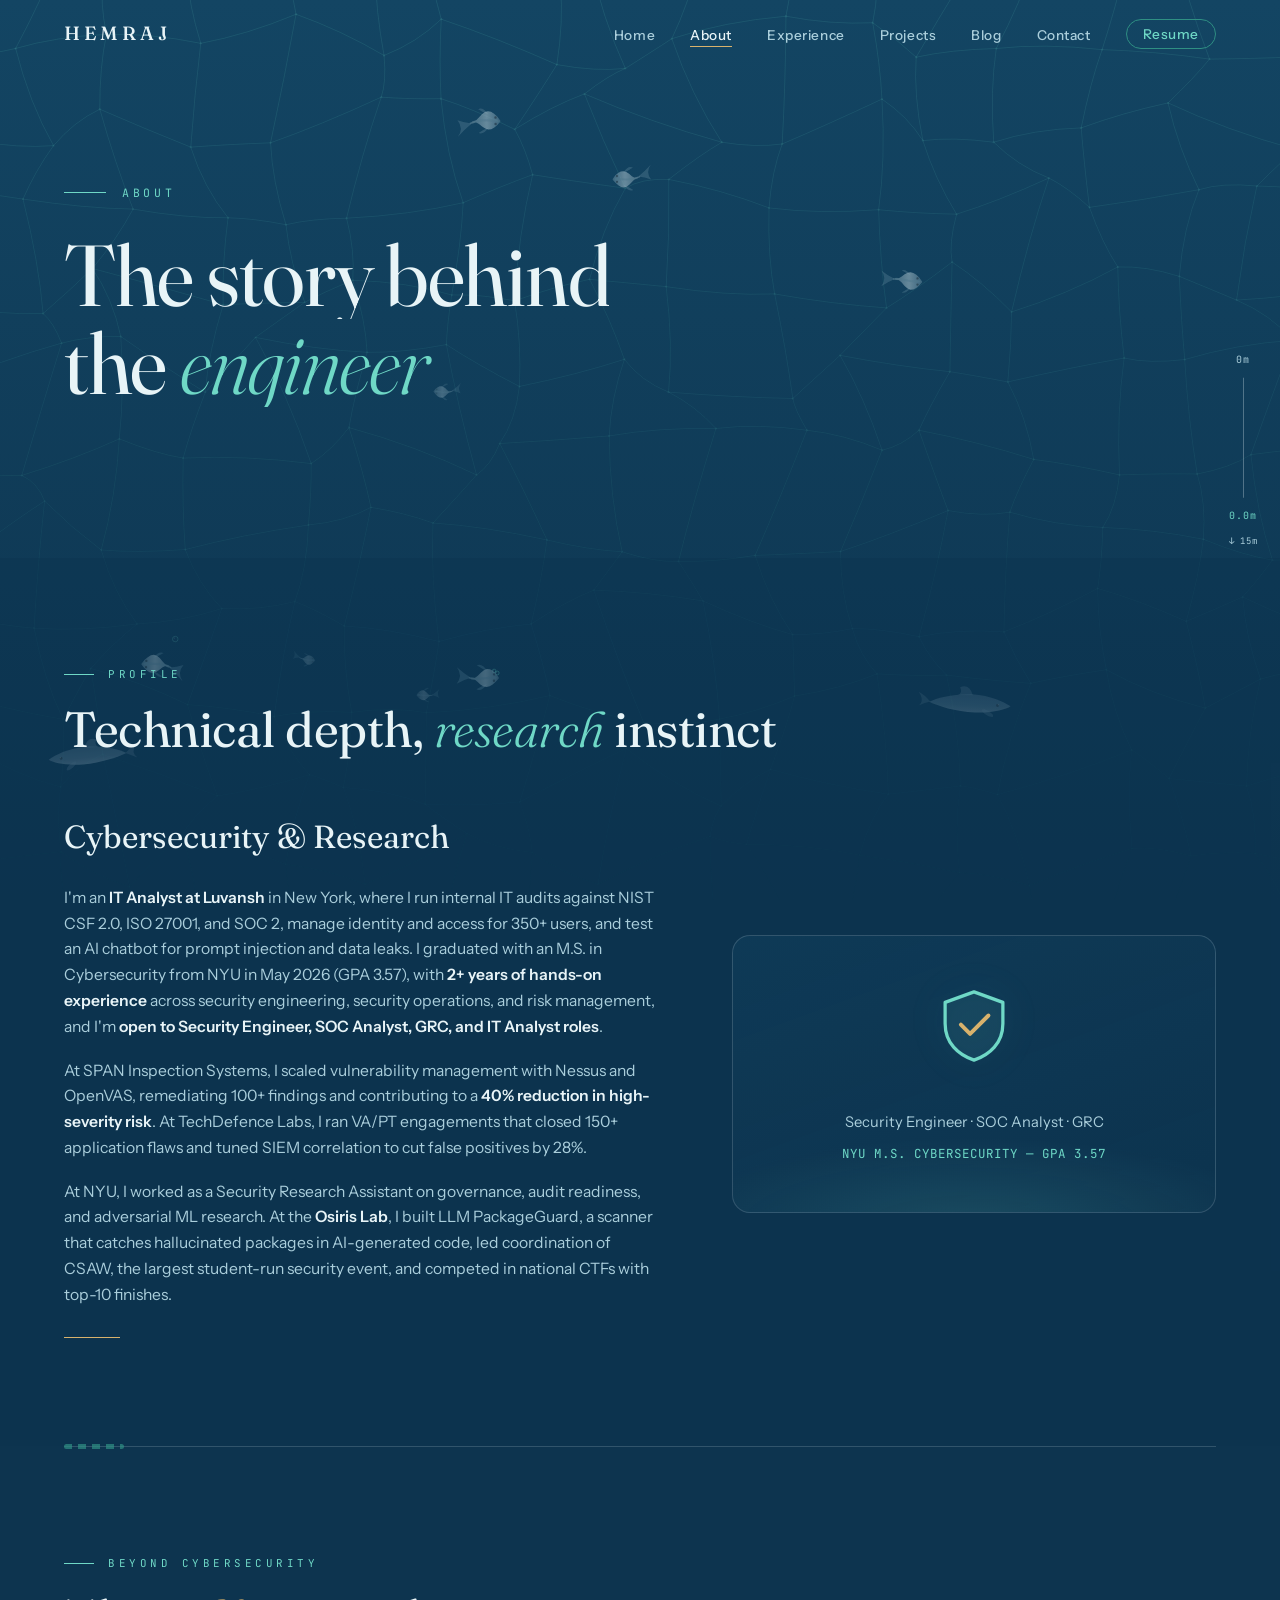
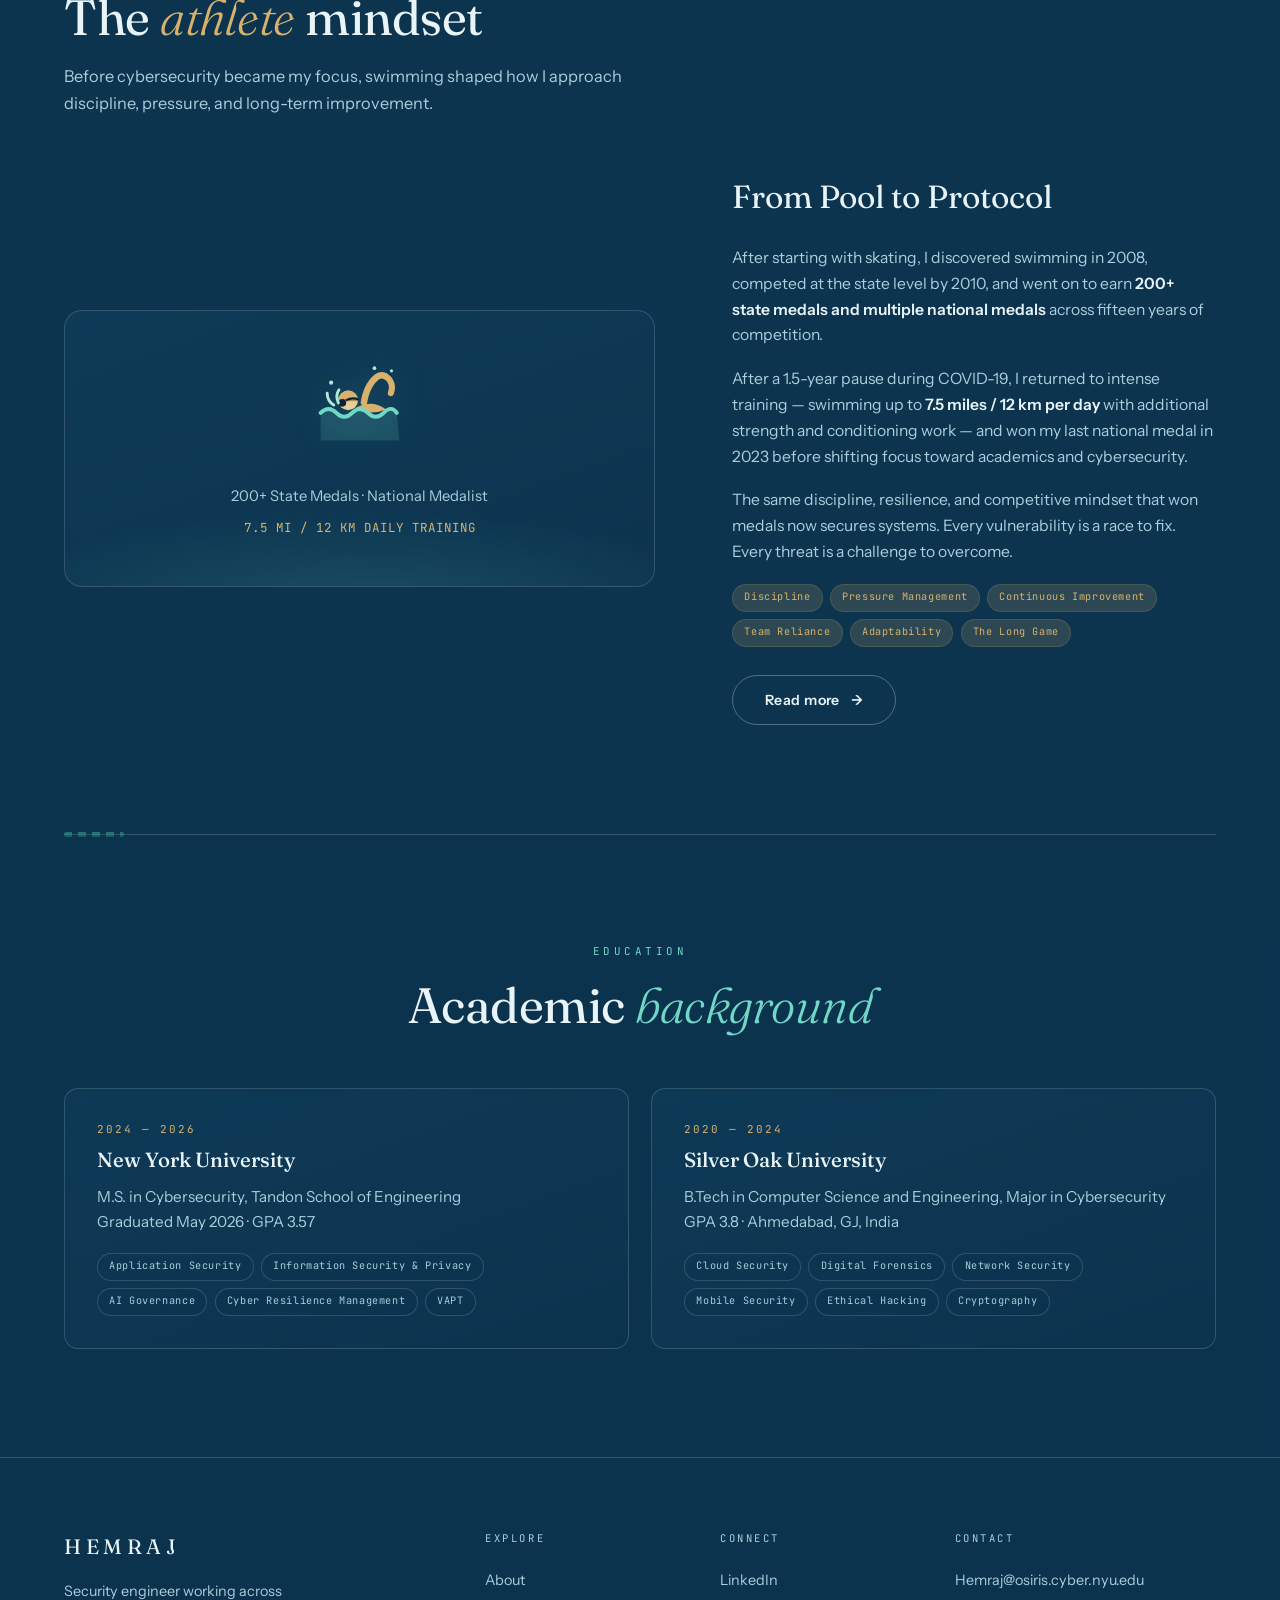
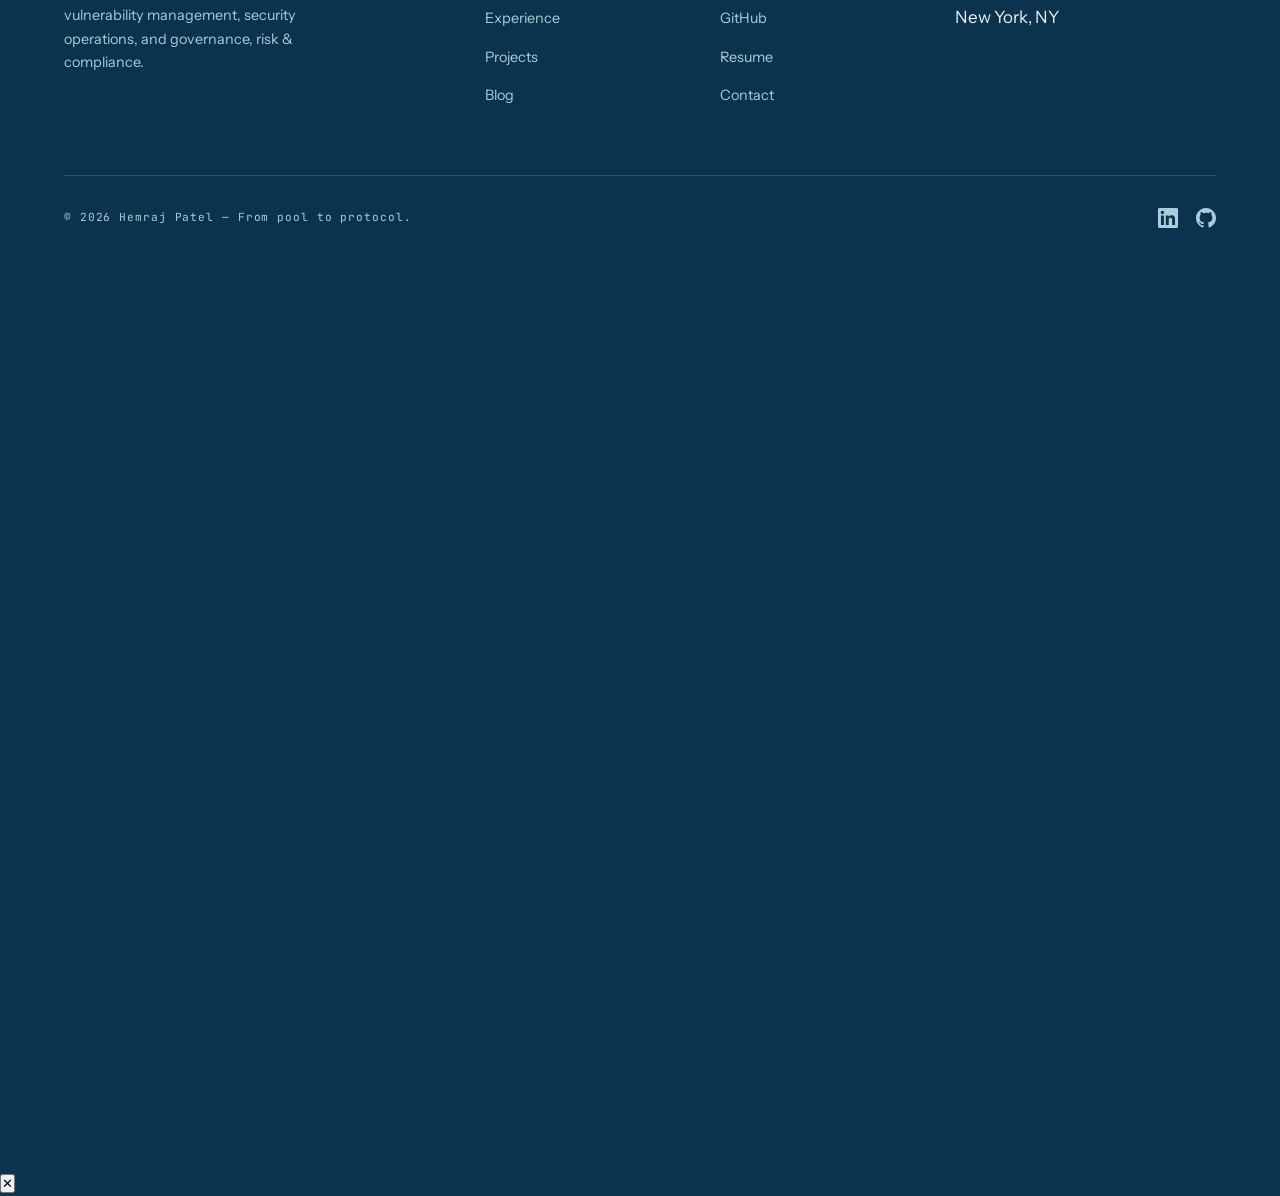
==== about.html @ 375092af "Add Luvansh role, align site with latest resume, fix fish speed on fast screens - Add IT Analyst at " ====
<!DOCTYPE html>
<html lang="en">
<head>
  <meta charset="UTF-8">
  <meta name="viewport" content="width=device-width, initial-scale=1.0">
  <title>About — Hemraj Patel</title>
  <meta name="description" content="Learn about Hemraj Patel's journey from competitive swimming to cybersecurity engineering.">
  <meta name="theme-color" content="#134563">
  <link rel="canonical" href="https://hemrajpatel.me/about">
  <meta property="og:title" content="About — Hemraj Patel">
  <meta property="og:description" content="Learn about Hemraj Patel's journey from competitive swimming to cybersecurity engineering.">
  <meta property="og:type" content="website">
  <meta property="og:site_name" content="Hemraj Patel">
  <meta property="og:url" content="https://hemrajpatel.me/about">
  <meta property="og:image" content="https://hemrajpatel.me/media/og-image.png">
  <meta property="og:image:width" content="1200">
  <meta property="og:image:height" content="630">
  <meta property="og:image:alt" content="Hemraj Patel — secures what matters.">
  <meta name="twitter:card" content="summary_large_image">
  <meta name="twitter:title" content="About — Hemraj Patel">
  <meta name="twitter:description" content="Learn about Hemraj Patel's journey from competitive swimming to cybersecurity engineering.">
  <meta name="twitter:image" content="https://hemrajpatel.me/media/og-image.png">
  <link rel="icon" href="data:image/svg+xml,%3Csvg xmlns='http://www.w3.org/2000/svg' viewBox='0 0 64 64'%3E%3Crect width='64' height='64' rx='14' fill='%23081521'/%3E%3Cpath d='M32 8 L52 15 V30 C52 44 43 52 32 56 C21 52 12 44 12 30 V15 Z' fill='none' stroke='%236fd8c6' stroke-width='3.5' stroke-linejoin='round'/%3E%3Cpath d='M23 31 L29 37 L42 24' fill='none' stroke='%23d8b26c' stroke-width='4' stroke-linecap='round' stroke-linejoin='round'/%3E%3C/svg%3E">
  <link rel="stylesheet" href="css/style.css">
  <link rel="stylesheet" href="css/ui.css">
  <!-- the intro loader plays once per visit; later pages skip it -->
  <script>try { if (sessionStorage.getItem('hp-dived')) document.documentElement.classList.add('dived'); } catch (e) {}</script>
</head>
<body>
  <div class="loader">
    <div class="loader-text">HEMRAJ</div>
    <div class="loader-bar"></div>
  </div>

  <canvas id="caustics-canvas" aria-hidden="true"></canvas>

<nav class="navbar">
    <a href="./" class="nav-logo">HEMRAJ</a>
    <ul class="nav-links">
      <li><a href="./">Home</a></li>
      <li><a href="about" class="active">About</a></li>
      <li><a href="experience">Experience</a></li>
      <li><a href="projects">Projects</a></li>
      <li><a href="blog">Blog</a></li>
      <li><a href="contact">Contact</a></li>
      <li><a href="media/Hemraj_Patel_Resume.pdf" class="nav-resume" target="_blank" rel="noopener">Resume</a></li>
    </ul>
    <button class="mobile-menu-btn" aria-label="Toggle menu" aria-expanded="false">
      <svg width="24" height="24" fill="none" stroke="currentColor" stroke-width="2" viewBox="0 0 24 24"><path stroke-linecap="round" stroke-linejoin="round" d="M4 6h16M4 12h16M4 18h16"/></svg>
    </button>
  </nav>

  <header class="hero page-hero">
    <div class="hero-content">
      <div class="hero-label">About</div>
      <h1 class="hero-title">
        <span class="line"><span>The story behind</span></span>
        <span class="line"><span>the <em class="accent">engineer</em></span></span>
      </h1>
    </div>
  </header>

  <section class="section section-alt">
    <div class="section-header reveal">
      <span class="section-label">Profile</span>
      <h2 class="section-title">Technical depth, <em>research</em> instinct</h2>
    </div>
    <div class="split-layout">
      <div class="split-content reveal">
        <h3>Cybersecurity &amp; Research</h3>
        <p>I'm an <strong>IT Analyst at Luvansh</strong> in New York, where I run internal IT audits against NIST CSF 2.0, ISO 27001, and SOC 2, manage identity and access for 350+ users, and test an AI chatbot for prompt injection and data leaks. I graduated with an M.S. in Cybersecurity from NYU in May 2026 (GPA 3.57), with <strong>2+ years of hands-on experience</strong> across security engineering, security operations, and risk management, and I'm <strong>open to Security Engineer, SOC Analyst, GRC, and IT Analyst roles</strong>.</p>
        <p>At SPAN Inspection Systems, I scaled vulnerability management with Nessus and OpenVAS, remediating 100+ findings and contributing to a <strong>40% reduction in high-severity risk</strong>. At TechDefence Labs, I ran VA/PT engagements that closed 150+ application flaws and tuned SIEM correlation to cut false positives by 28%.</p>
        <p>At NYU, I worked as a Security Research Assistant on governance, audit readiness, and adversarial ML research. At the <strong>Osiris Lab</strong>, I built LLM PackageGuard, a scanner that catches hallucinated packages in AI-generated code, led coordination of CSAW, the largest student-run security event, and competed in national CTFs with top-10 finishes.</p>
        <div class="deco-line"></div>
      </div>
      <div class="split-visual reveal" style="--d: 0.15s;">
        <div class="icon">
          <svg viewBox="0 0 64 64" fill="none" xmlns="http://www.w3.org/2000/svg" role="img" aria-label="Security shield">
            <path d="M32 6 L54 14 V30 C54 45 44 54 32 58 C20 54 10 45 10 30 V14 Z" stroke="#6fd8c6" stroke-width="2.5" fill="rgba(111,216,198,0.08)" stroke-linejoin="round"/>
            <path d="M22 31 L29 38 L43 24" stroke="#d8b26c" stroke-width="3" stroke-linecap="round" stroke-linejoin="round"/>
          </svg>
        </div>
        <p>Security Engineer &middot; SOC Analyst &middot; GRC</p>
        <p class="highlight">NYU M.S. CYBERSECURITY — GPA 3.57</p>
      </div>
    </div>
  </section>

  <div class="lane-divider"></div>

  <section class="section" id="athlete">
    <div class="section-header reveal">
      <span class="section-label">Beyond cybersecurity</span>
      <h2 class="section-title">The <em class="gold">athlete</em> mindset</h2>
      <p class="section-desc">Before cybersecurity became my focus, swimming shaped how I approach discipline, pressure, and long-term improvement.</p>
    </div>
    <div class="split-layout">
      <div class="split-visual reveal">
        <div class="icon">
          <svg viewBox="0 0 64 64" fill="none" xmlns="http://www.w3.org/2000/svg" role="img" aria-label="Freestyle swimmer">
            <!-- recovery arm: shoulder, high elbow, hand reaching over -->
            <path d="M35 33 C37 20, 45 10, 51 13" stroke="#d8b26c" stroke-width="5" stroke-linecap="round"/>
            <path d="M51 13 C56 15.5, 57.5 21, 55.5 26" stroke="#d8b26c" stroke-width="4.6" stroke-linecap="round"/>
            <!-- back breaking the surface -->
            <path d="M29 37 Q41 30.5 52 38.5 Q42 42.5 31 39.5 Z" fill="#d8b26c"/>
            <!-- head: swim cap, goggles, cheek in the water -->
            <circle cx="23" cy="31.5" r="7.5" fill="#e8ce9d"/>
            <path d="M15.5 31.5 A7.5 7.5 0 0 1 30.5 31.5 Z" fill="#d8b26c"/>
            <path d="M15.5 31.5 L30.5 31.5" stroke="#b98f4f" stroke-width="1.4"/>
            <circle cx="18.6" cy="33.4" r="2.9" fill="#0e2233"/>
            <path d="M21.4 31.4 Q26 29 30.9 30.8" stroke="#0e2233" stroke-width="1.8"/>
            <!-- water: filled, so the body sits IN it -->
            <path d="M2 41 q6 -6 12 0 t12 0 t12 0 t12 0 t10 0 L62 62 L2 62 Z" fill="rgba(111,216,198,0.16)"/>
            <path d="M2 41 q6 -6 12 0 t12 0 t12 0 t12 0 t10 0" stroke="#6fd8c6" stroke-width="3" stroke-linecap="round"/>
            <!-- splash + droplets -->
            <path d="M12 35 q-5 -3 -5 -9 M15.5 33.5 q-2.5 -6 0.5 -10" stroke="#a9ead9" stroke-width="2.2" stroke-linecap="round"/>
            <circle cx="10" cy="18" r="1.6" fill="#a9ead9"/>
            <circle cx="43" cy="7" r="1.4" fill="#a9ead9"/>
            <circle cx="56" cy="9" r="1.2" fill="#a9ead9"/>
          </svg>
        </div>
        <p>200+ State Medals &middot; National Medalist</p>
        <p class="highlight gold">7.5 MI / 12 KM DAILY TRAINING</p>
      </div>
      <div class="split-content reveal" style="--d: 0.15s;">
        <h3>From Pool to Protocol</h3>
        <p>After starting with skating, I discovered swimming in 2008, competed at the state level by 2010, and went on to earn <strong>200+ state medals and multiple national medals</strong> across fifteen years of competition.</p>
        <p>After a 1.5-year pause during COVID-19, I returned to intense training — swimming up to <strong>7.5 miles / 12 km per day</strong> with additional strength and conditioning work — and won my last national medal in 2023 before shifting focus toward academics and cybersecurity.</p>
        <p>The same discipline, resilience, and competitive mindset that won medals now secures systems. Every vulnerability is a race to fix. Every threat is a challenge to overcome.</p>
        <div class="card-tags" style="margin-bottom: 1.8rem;">
          <span class="tag gold">Discipline</span>
          <span class="tag gold">Pressure Management</span>
          <span class="tag gold">Continuous Improvement</span>
          <span class="tag gold">Team Reliance</span>
          <span class="tag gold">Adaptability</span>
          <span class="tag gold">The Long Game</span>
        </div>
        <button type="button" class="btn btn-outline" data-modal="athletics-journey">Read more <span class="arrow">→</span></button>
      </div>
    </div>
  </section>

  <div class="lane-divider"></div>

  <section class="section section-alt">
    <div class="section-header center reveal">
      <span class="section-label">Education</span>
      <h2 class="section-title">Academic <em>background</em></h2>
    </div>
    <div class="grid-2 stagger-children">
      <div class="card reveal">
        <div class="timeline-date">2024 — 2026</div>
        <div class="card-title">New York University</div>
        <p class="card-text">M.S. in Cybersecurity, Tandon School of Engineering<br>Graduated May 2026 &middot; GPA 3.57</p>
        <div class="card-tags">
          <span class="tag">Application Security</span>
          <span class="tag">Information Security &amp; Privacy</span>
          <span class="tag">AI Governance</span>
          <span class="tag">Cyber Resilience Management</span>
          <span class="tag">VAPT</span>
        </div>
      </div>
      <div class="card reveal">
        <div class="timeline-date">2020 — 2024</div>
        <div class="card-title">Silver Oak University</div>
        <p class="card-text">B.Tech in Computer Science and Engineering, Major in Cybersecurity<br>GPA 3.8 &middot; Ahmedabad, GJ, India</p>
        <div class="card-tags">
          <span class="tag">Cloud Security</span>
          <span class="tag">Digital Forensics</span>
          <span class="tag">Network Security</span>
          <span class="tag">Mobile Security</span>
          <span class="tag">Ethical Hacking</span>
          <span class="tag">Cryptography</span>
        </div>
      </div>
    </div>
  </section>

<footer class="footer">
    <div class="footer-content">
      <div>
        <div class="footer-brand">HEMRAJ</div>
        <p class="footer-desc">Security engineer working across vulnerability management, security operations, and governance, risk &amp; compliance.</p>
      </div>
      <div>
        <div class="footer-heading">Explore</div>
        <ul class="footer-links">
          <li><a href="about">About</a></li>
          <li><a href="experience">Experience</a></li>
          <li><a href="projects">Projects</a></li>
          <li><a href="blog">Blog</a></li>
        </ul>
      </div>
      <div>
        <div class="footer-heading">Connect</div>
        <ul class="footer-links">
          <li><a href="https://www.linkedin.com/in/hemraj-patel/" target="_blank" rel="noopener">LinkedIn</a></li>
          <li><a href="https://github.com/Hemraj-Patel" target="_blank" rel="noopener">GitHub</a></li>
          <li><a href="media/Hemraj_Patel_Resume.pdf" target="_blank" rel="noopener">Resume</a></li>
          <li><a href="contact">Contact</a></li>
        </ul>
      </div>
      <div>
        <div class="footer-heading">Contact</div>
        <ul class="footer-links">
          <li><a href="mailto:Hemraj@osiris.cyber.nyu.edu">Hemraj@osiris.cyber.nyu.edu</a></li>
          <li>New York, NY</li>
        </ul>
      </div>
    </div>
    <div class="footer-bottom">
      <div class="footer-copyright">&copy; 2026 Hemraj Patel — From pool to protocol.</div>
      <div class="footer-social">
        <a href="https://www.linkedin.com/in/hemraj-patel/" target="_blank" rel="noopener" aria-label="LinkedIn">
          <svg width="20" height="20" fill="currentColor" viewBox="0 0 24 24"><path d="M20.447 20.452h-3.554v-5.569c0-1.328-.027-3.037-1.852-3.037-1.853 0-2.136 1.445-2.136 2.939v5.667H9.351V9h3.414v1.561h.046c.477-.9 1.637-1.85 3.37-1.85 3.601 0 4.267 2.37 4.267 5.455v6.286zM5.337 7.433a2.062 2.062 0 01-2.063-2.065 2.064 2.064 0 112.063 2.065zm1.782 13.019H3.555V9h3.564v11.452zM22.225 0H1.771C.792 0 0 .774 0 1.729v20.542C0 23.227.792 24 1.771 24h20.451C23.2 24 24 23.227 24 22.271V1.729C24 .774 23.2 0 22.222 0h.003z"/></svg>
        </a>
        <a href="https://github.com/Hemraj-Patel" target="_blank" rel="noopener" aria-label="GitHub">
          <svg width="20" height="20" fill="currentColor" viewBox="0 0 24 24"><path d="M12 0C5.374 0 0 5.373 0 12c0 5.302 3.438 9.8 8.207 11.387.599.111.793-.261.793-.577v-2.234c-3.338.726-4.033-1.416-4.033-1.416-.546-1.387-1.333-1.756-1.333-1.756-1.089-.745.083-.729.083-.729 1.205.084 1.839 1.237 1.839 1.237 1.07 1.834 2.807 1.304 3.492.997.107-.775.418-1.305.762-1.604-2.665-.305-5.467-1.334-5.467-5.931 0-1.311.469-2.381 1.236-3.221-.124-.303-.535-1.524.117-3.176 0 0 1.008-.322 3.301 1.23A11.509 11.509 0 0112 5.803c1.02.005 2.047.138 3.006.404 2.291-1.552 3.297-1.23 3.297-1.23.653 1.653.242 2.874.118 3.176.77.84 1.235 1.911 1.235 3.221 0 4.609-2.807 5.624-5.479 5.921.43.372.823 1.102.823 2.222v3.293c0 .319.192.694.801.576C20.566 21.797 24 17.3 24 12c0-6.627-5.373-12-12-12z"/></svg>
        </a>
      </div>
    </div>
  </footer>

  <script src="js/modal-data.js"></script>
  <script src="js/main.js"></script>
  <!-- GoatCounter analytics: privacy-friendly, no cookies -->
  <script data-goatcounter="https://hemrajpatel.goatcounter.com/count"
        async src="//gc.zgo.at/count.js"></script>
</body>
</html>
---- css/style.css ----
/* ============================================================
   HEMRAJ PATEL — Portfolio
   Design system: "Pool at Night"
   Deep abyssal navy · pool-light aqua · medal gold
   Type: Fraunces (display) · Instrument Sans (body) · JetBrains Mono (data)
   ============================================================ */

@import url('https://fonts.googleapis.com/css2?family=Fraunces:ital,opsz,wght@0,9..144,300;0,9..144,400;0,9..144,500;0,9..144,600;1,9..144,300;1,9..144,400;1,9..144,500&family=Instrument+Sans:ital,wght@0,400;0,500;0,600;1,400&family=JetBrains+Mono:wght@300;400;500&display=swap');

:root {
  /* ---- Depth-driven variables (JS updates these on scroll) ----
     Defaults are the deep-water SURFACE (4m). The page darkens
     to the 12m abyss as you descend. */
  --bg-top: rgb(19, 69, 99);
  --bg-bottom: rgb(13, 52, 79);
  --text-strong: rgb(232, 244, 247);
  --text-soft: rgb(170, 206, 219);
  --line: rgba(232, 244, 247, 0.17);
  --line-strong: rgba(232, 244, 247, 0.30);
  --panel: rgba(19, 69, 99, 0.42);
  --panel-2: rgba(13, 52, 79, 0.36);

  /* ---- Fixed accents (tuned for the underwater range) ---- */
  --aqua: #6fd8c6;
  --aqua-deep: #2f8f83;
  --aqua-glow: rgba(111, 216, 198, 0.14);
  --gold: #d8b26c;
  --gold-soft: rgba(216, 178, 108, 0.16);

  /* ---- Semantic aliases mapped onto the depth vars ---- */
  --foam: var(--text-strong);
  --mist: var(--text-soft);
  --mist-dim: var(--text-soft);
  --ink-0: var(--bg-bottom);
  --ink-1: var(--panel);
  --ink-2: var(--panel);
  --ink-3: var(--line-strong);
  --hairline: var(--line);
  --hairline-strong: var(--line-strong);

  --font-display: 'Fraunces', Georgia, serif;
  --font-body: 'Instrument Sans', -apple-system, sans-serif;
  --font-mono: 'JetBrains Mono', 'SF Mono', monospace;

  --ease-out: cubic-bezier(0.19, 1, 0.22, 1);
  --ease-soft: cubic-bezier(0.4, 0, 0.2, 1);

  --pad-x: clamp(1.25rem, 5vw, 5rem);
  --section-y: clamp(5rem, 12vh, 9rem);
}

* { margin: 0; padding: 0; box-sizing: border-box; }

html { scroll-behavior: smooth; }
@media (prefers-reduced-motion: reduce) {
  html { scroll-behavior: auto; }
  *, *::before, *::after {
    animation-duration: 0.01ms !important;
    animation-iteration-count: 1 !important;
    transition-duration: 0.01ms !important;
  }
}

body {
  font-family: var(--font-body);
  background: var(--bg-bottom);
  color: var(--text-strong);
  line-height: 1.65;
  font-size: 1.0625rem;
  overflow-x: hidden;
  -webkit-font-smoothing: antialiased;
  transition: color 0.5s var(--ease-soft);
}
/* Fixed full-viewport dive gradient — the water column you descend through */
body::before {
  content: '';
  position: fixed;
  inset: 0;
  z-index: -2;
  background: linear-gradient(to bottom, var(--bg-top), var(--bg-bottom));
  transition: background 0.5s var(--ease-soft);
}

/* Elements that read from depth vars ease between zones */
.card, .blog-card, .split-visual, .athletics-visual, .navbar,
.section-alt, .footer, .marquee, .stat-item, .tag, .skill-item,
.form-input, .btn-outline, .lane-divider, .timeline::before {
  transition-property: background, border-color, color, box-shadow;
  transition-duration: 0.5s;
  transition-timing-function: var(--ease-soft);
}

::selection { background: var(--aqua); color: #041018; }

::-webkit-scrollbar { width: 6px; }
::-webkit-scrollbar-track { background: transparent; }
::-webkit-scrollbar-thumb { background: var(--line-strong); border-radius: 3px; }
::-webkit-scrollbar-thumb:hover { background: var(--aqua-deep); }

a { color: inherit; text-decoration: none; }
img { max-width: 100%; display: block; }

:focus-visible {
  outline: 2px solid var(--aqua);
  outline-offset: 3px;
  border-radius: 2px;
}

/* ============ LOADER — water level fill ============ */
.loader {
  position: fixed; inset: 0;
  background: linear-gradient(to bottom, rgb(19,69,99), rgb(13,52,79));
  z-index: 10000;
  display: flex; flex-direction: column;
  align-items: center; justify-content: center;
  gap: 1.5rem;
  transition: opacity 0.7s var(--ease-out), visibility 0.7s;
}
.loader.hidden { opacity: 0; visibility: hidden; pointer-events: none; }
/* Later pages of a visit skip the intro (class set by the inline <head> script) */
.dived .loader { display: none; }

.loader-text {
  font-family: var(--font-display);
  font-size: clamp(2rem, 6vw, 3.5rem);
  font-weight: 400;
  letter-spacing: 0.35em;
  padding-left: 0.35em;
  color: transparent;
  background: linear-gradient(to top, var(--aqua) 50%, rgba(234,243,244,0.22) 50%);
  background-size: 100% 200%;
  background-position: 0 0;
  -webkit-background-clip: text;
  background-clip: text;
  animation: waterFill 1.1s var(--ease-soft) forwards;
}
@keyframes waterFill { to { background-position: 0 100%; } }

.loader-bar {
  width: 120px; height: 1px;
  background: var(--hairline);
  position: relative; overflow: hidden;
}
.loader-bar::after {
  content: ''; position: absolute; inset: 0;
  background: var(--aqua);
  transform: translateX(-100%);
  animation: loadSweep 1.1s var(--ease-soft) forwards;
}
@keyframes loadSweep { to { transform: translateX(0); } }

/* ============ CAUSTICS CANVAS ============ */
#caustics-canvas {
  position: fixed; inset: 0;
  width: 100%; height: 100%;
  z-index: -1;
  pointer-events: none;
  opacity: 0.95;
}

/* ============ DEPTH GAUGE (scroll indicator) ============ */
.depth-gauge {
  position: fixed;
  right: 1.4rem; top: 50%;
  transform: translateY(-50%);
  z-index: 90;
  display: flex; flex-direction: column; align-items: center;
  gap: 0.6rem;
  font-family: var(--font-mono);
  font-size: 0.625rem;
  color: var(--mist-dim);
  letter-spacing: 0.1em;
}
.depth-gauge .gauge-track {
  width: 1px; height: 120px;
  background: var(--hairline-strong);
  position: relative;
}
.depth-gauge .gauge-fill {
  position: absolute; top: 0; left: 0;
  width: 100%; height: 0%;
  background: linear-gradient(to bottom, var(--aqua), var(--aqua-deep));
}
.depth-gauge .gauge-value { color: var(--aqua); transition: color 0.3s; }
.depth-gauge .gauge-max {
  font-size: 0.56rem;
  color: var(--mist-dim);
  letter-spacing: 0.08em;
}
@media (max-width: 900px) { .depth-gauge { display: none; } }

/* ============ NAVBAR ============ */
.navbar {
  position: fixed; top: 0; left: 0; right: 0;
  z-index: 100;
  display: flex; align-items: center; justify-content: space-between;
  padding: 1.1rem var(--pad-x);
  transition: background 0.4s var(--ease-soft), border-color 0.4s, padding 0.4s;
  border-bottom: 1px solid transparent;
}
/* NOTE: no backdrop-filter here — a filter on the navbar would make it
   the containing block for the fixed mobile menu inside it, pinning the
   full-screen overlay to the navbar's own box (menu "shifts up" bug).
   The background is opaque anyway, so the blur was invisible. */
.navbar.scrolled {
  background: var(--bg-top);
  border-bottom-color: var(--line);
  padding-top: 0.8rem; padding-bottom: 0.8rem;
}

.nav-logo {
  font-family: var(--font-display);
  font-size: 1.2rem;
  font-weight: 500;
  letter-spacing: 0.22em;
  color: var(--foam);
  display: flex; align-items: baseline; gap: 0.5rem;
}

.nav-links {
  display: flex; align-items: center; gap: 2.2rem;
  list-style: none;
}
.nav-links a {
  font-size: 0.85rem;
  font-weight: 500;
  letter-spacing: 0.04em;
  color: var(--mist);
  position: relative;
  padding: 0.3rem 0;
  transition: color 0.3s;
}
.nav-links a::after {
  content: ''; position: absolute;
  left: 0; bottom: 0;
  width: 100%; height: 1px;
  background: var(--aqua);
  transform: scaleX(0);
  transform-origin: right;
  transition: transform 0.45s var(--ease-out);
}
.nav-links a:hover { color: var(--foam); }
.nav-links a:hover::after { transform: scaleX(1); transform-origin: left; }
.nav-links a.active { color: var(--foam); }
.nav-links a.active::after { transform: scaleX(1); background: var(--gold); }
/* Resume: the one menu item that opens a file, set apart as a pill */
.nav-links a.nav-resume {
  padding: 0.38rem 1rem;
  border: 1px solid var(--aqua-deep);
  border-radius: 100px;
  color: var(--aqua);
  transition: color 0.3s, border-color 0.3s, background 0.3s;
}
.nav-links a.nav-resume::after { display: none; }
.nav-links a.nav-resume:hover { color: var(--foam); border-color: var(--aqua); background: var(--aqua-glow); }

.mobile-menu-btn {
  display: none;
  background: none; border: none;
  color: var(--foam);
  cursor: pointer;
  z-index: 102;
}

@media (max-width: 900px) {
  .mobile-menu-btn { display: block; }
  .nav-links {
    position: fixed; inset: 0;
    background: linear-gradient(to bottom, var(--bg-top), var(--bg-bottom));
    flex-direction: column;
    justify-content: center;
    gap: 2rem;
    opacity: 0; visibility: hidden;
    transition: opacity 0.4s var(--ease-soft), visibility 0.4s;
    z-index: 101;
  }
  .nav-links.open { opacity: 1; visibility: visible; }
  .nav-links a { font-size: 1.4rem; font-family: var(--font-display); font-weight: 400; }
  .nav-links a.nav-resume { padding: 0.45rem 1.6rem; }
}

/* ============ HERO ============ */
.hero {
  position: relative;
  min-height: 100vh;
  display: flex; align-items: center;
  padding: 8rem var(--pad-x) 4rem;
  z-index: 1;
}
.hero-content { max-width: 1100px; }

.hero-label {
  font-family: var(--font-mono);
  font-size: 0.72rem;
  letter-spacing: 0.32em;
  text-transform: uppercase;
  color: var(--aqua);
  margin-bottom: 1.8rem;
  display: flex; align-items: center; gap: 1rem;
}
.hero-label::before {
  content: '';
  width: 42px; height: 1px;
  background: var(--aqua);
}
/* Phones: tighter tracking keeps the role line on one line */
@media (max-width: 480px) {
  .hero-label { letter-spacing: 0.2em; gap: 0.7rem; }
  .hero-label::before { width: 28px; }
}

.hero-title {
  font-family: var(--font-display);
  font-size: clamp(3rem, 9.5vw, 7.5rem);
  font-weight: 400;
  line-height: 1.02;
  letter-spacing: -0.015em;
  margin-bottom: 2rem;
}
/* Two-line hero: the name leads a touch larger,
   the tagline sits smaller beneath it */
.hero-title .line-name { font-size: 1.06em; }
.hero-title .line-tag {
  font-size: 0.58em;
  margin-top: 0.18em;
  letter-spacing: -0.005em;
}
.hero-title .accent {
  font-style: italic;
  font-weight: 300;
  color: var(--aqua);
}
.hero-title .gold { font-style: italic; font-weight: 300; color: var(--gold); }

.hero-title .line {
  display: block;
  overflow: hidden;
}
.hero-title .line > span {
  display: inline-block;
  transform: translateY(110%);
  animation: riseIn 1s var(--ease-out) forwards;
}
.hero-title .line:nth-child(2) > span { animation-delay: 0.12s; }
.hero-title .line:nth-child(3) > span { animation-delay: 0.24s; }
@keyframes riseIn { to { transform: translateY(0); } }

.hero-subtitle {
  font-size: clamp(1rem, 1.6vw, 1.2rem);
  color: var(--mist);
  max-width: 560px;
  margin-bottom: 3rem;
  font-weight: 400;
  opacity: 0;
  animation: fadeUp 0.9s var(--ease-out) 0.5s forwards;
}
@keyframes fadeUp {
  from { opacity: 0; transform: translateY(18px); }
  to { opacity: 1; transform: translateY(0); }
}

.hero-cta {
  display: flex; gap: 1.1rem; flex-wrap: wrap;
  opacity: 0;
  animation: fadeUp 0.9s var(--ease-out) 0.65s forwards;
}

.hero-meta {
  position: absolute;
  bottom: 2.5rem; left: var(--pad-x);
  display: flex; gap: 2.5rem;
  font-family: var(--font-mono);
  font-size: 0.68rem;
  letter-spacing: 0.14em;
  color: var(--mist-dim);
  text-transform: uppercase;
  opacity: 0;
  animation: fadeUp 0.9s var(--ease-out) 0.9s forwards;
}
.hero-meta span b { color: var(--mist); font-weight: 400; }

.scroll-hint {
  position: absolute;
  bottom: 2.5rem; right: var(--pad-x);
  font-family: var(--font-mono);
  font-size: 0.65rem;
  letter-spacing: 0.28em;
  color: var(--mist-dim);
  text-transform: uppercase;
  writing-mode: vertical-rl;
  display: flex; align-items: center; gap: 0.8rem;
  opacity: 0;
  animation: fadeUp 0.9s var(--ease-out) 1s forwards;
}
.scroll-hint::after {
  content: '';
  width: 1px; height: 44px;
  background: linear-gradient(to bottom, var(--mist-dim), transparent);
  animation: dive 2.2s var(--ease-soft) infinite;
}
@keyframes dive {
  0% { transform: scaleY(0); transform-origin: top; }
  45% { transform: scaleY(1); transform-origin: top; }
  55% { transform: scaleY(1); transform-origin: bottom; }
  100% { transform: scaleY(0); transform-origin: bottom; }
}
@media (max-width: 700px) { .hero-meta, .scroll-hint { display: none; } }

/* ============ BUTTONS ============ */
.btn {
  display: inline-flex; align-items: center; gap: 0.7rem;
  font-family: var(--font-body);
  font-size: 0.88rem;
  font-weight: 600;
  letter-spacing: 0.03em;
  padding: 0.95rem 2rem;
  border-radius: 100px;
  cursor: pointer;
  position: relative;
  overflow: hidden;
  transition: color 0.35s var(--ease-soft), border-color 0.35s, transform 0.25s var(--ease-out), box-shadow 0.35s;
  will-change: transform;
}
.btn-primary {
  background: var(--aqua);
  color: #041018;
  border: 1px solid var(--aqua);
}
.btn-primary:hover {
  box-shadow: 0 8px 32px var(--aqua-glow), 0 0 0 1px var(--aqua);
}
.btn-outline {
  background: transparent;
  color: var(--foam);
  border: 1px solid var(--hairline-strong);
}
.btn-outline:hover { border-color: var(--aqua); color: var(--aqua); }
.btn .arrow { transition: transform 0.35s var(--ease-out); }
.btn:hover .arrow { transform: translateX(4px); }
/* Submit buttons stay put and grow slightly on hover
   (they are excluded from the magnetic pull in main.js) */
button.btn[type="submit"]:hover { transform: scale(1.02); }

/* ============ SECTIONS ============ */
.section {
  position: relative;
  padding: var(--section-y) var(--pad-x);
  z-index: 1;
}
.section-alt { background: var(--panel-2); }

/* Lane divider — the pool lane rope */
.lane-divider {
  position: relative;
  height: 1px;
  margin: 0 var(--pad-x);
  background: var(--hairline);
  z-index: 1;
}
.lane-divider::before {
  content: '';
  position: absolute;
  left: 0; top: -2px;
  width: 60px; height: 5px;
  background: repeating-linear-gradient(90deg,
    var(--aqua-deep) 0 8px, transparent 8px 14px);
  border-radius: 3px;
  opacity: 0.7;
}

.section-header { max-width: 720px; margin-bottom: clamp(2.5rem, 6vh, 4.5rem); }
.section-header.center { margin-left: auto; margin-right: auto; text-align: center; }
.section-header.center .section-label { justify-content: center; }
.section-header.center .section-label::before { display: none; }

.section-label {
  font-family: var(--font-mono);
  font-size: 0.68rem;
  letter-spacing: 0.32em;
  text-transform: uppercase;
  color: var(--aqua);
  margin-bottom: 1.1rem;
  display: flex; align-items: center; gap: 0.9rem;
}
.section-label::before {
  content: '';
  width: 30px; height: 1px;
  background: var(--aqua);
}

.section-title {
  font-family: var(--font-display);
  font-size: clamp(1.9rem, 4.2vw, 3.1rem);
  font-weight: 400;
  line-height: 1.12;
  letter-spacing: -0.01em;
}
.section-title em {
  font-style: italic;
  font-weight: 300;
  color: var(--aqua);
}
.section-title em.gold { color: var(--gold); }

.section-desc {
  color: var(--mist);
  margin-top: 1.1rem;
  font-size: 1.02rem;
  max-width: 580px;
}
.center .section-desc { margin-left: auto; margin-right: auto; }

/* ============ REVEAL ANIMATIONS ============ */
.reveal {
  opacity: 0;
  transform: translateY(34px);
  filter: blur(4px);
  transition: opacity 0.9s var(--ease-out), transform 0.9s var(--ease-out), filter 0.9s var(--ease-out);
  transition-delay: var(--d, 0s);
}
.reveal.visible { opacity: 1; transform: translateY(0); filter: blur(0); }
@media (prefers-reduced-motion: reduce) {
  .reveal { opacity: 1; transform: none; filter: none; }
}

/* ============ GRIDS ============ */
.grid-2 { display: grid; grid-template-columns: repeat(2, 1fr); gap: 1.4rem; }
.grid-3 { display: grid; grid-template-columns: repeat(3, 1fr); gap: 1.4rem; }
@media (max-width: 980px) { .grid-3 { grid-template-columns: repeat(2, 1fr); } }
@media (max-width: 680px) { .grid-2, .grid-3 { grid-template-columns: 1fr; } }

/* ============ CARDS ============ */
.card {
  background: linear-gradient(160deg, var(--panel), var(--panel-2));
  border: 1px solid var(--hairline);
  border-radius: 14px;
  padding: 2rem;
  position: relative;
  overflow: hidden;
  transition: transform 0.45s var(--ease-out), border-color 0.45s, box-shadow 0.45s;
}
.card::before {
  content: '';
  position: absolute; inset: 0;
  background: radial-gradient(500px circle at var(--mx, 50%) var(--my, 0%),
    var(--aqua-glow), transparent 45%);
  opacity: 0;
  transition: opacity 0.45s;
  pointer-events: none;
}
.card:hover { transform: translateY(-5px); border-color: var(--hairline-strong); }
.card:hover::before { opacity: 1; }

.card-title {
  font-family: var(--font-display);
  font-size: 1.28rem;
  font-weight: 500;
  margin-bottom: 0.7rem;
  line-height: 1.25;
}
.card-text { color: var(--mist); font-size: 0.95rem; }

.card-tags { display: flex; flex-wrap: wrap; gap: 0.45rem; margin-top: 1.2rem; }
.tag {
  font-family: var(--font-mono);
  font-size: 0.64rem;
  letter-spacing: 0.06em;
  color: var(--mist);
  background: var(--panel-2);
  border: 1px solid var(--hairline);
  padding: 0.28rem 0.7rem;
  border-radius: 100px;
  transition: color 0.3s, border-color 0.3s;
}
.card:hover .tag { border-color: var(--hairline-strong); }
.tag.gold { color: var(--gold); border-color: var(--gold-soft); background: var(--gold-soft); }

/* Project cards — tiltable */
.project-card { transform-style: preserve-3d; }
.project-card .card-title { padding-right: 2rem; }
.project-index {
  font-family: var(--font-mono);
  font-size: 0.68rem;
  color: var(--mist-dim);
  letter-spacing: 0.2em;
  margin-bottom: 1.1rem;
  display: block;
}
.project-card:hover .project-index { color: var(--aqua); }

/* ============ STATS ============ */
.stats-grid {
  display: grid;
  grid-template-columns: repeat(3, 1fr);
  border-top: 1px solid var(--hairline);
  border-left: 1px solid var(--hairline);
}
.stat-item {
  padding: 2.6rem 2rem;
  border-right: 1px solid var(--hairline);
  border-bottom: 1px solid var(--hairline);
  position: relative;
  transition: background 0.4s;
}
.stat-item:hover { background: var(--aqua-glow); }
.stat-number {
  font-family: var(--font-display);
  font-size: clamp(2.4rem, 4.5vw, 3.6rem);
  font-weight: 300;
  color: var(--foam);
  line-height: 1;
  font-variant-numeric: tabular-nums;
}
.stat-number.gold { color: var(--gold); }
.stat-label {
  font-family: var(--font-mono);
  font-size: 0.66rem;
  letter-spacing: 0.18em;
  text-transform: uppercase;
  color: var(--mist-dim);
  margin-top: 0.9rem;
}
@media (max-width: 900px) { .stats-grid { grid-template-columns: repeat(2, 1fr); } }
@media (max-width: 520px) { .stats-grid { grid-template-columns: 1fr; } }

/* ============ SPLIT LAYOUT ============ */
.split-layout {
  display: grid;
  grid-template-columns: 1.1fr 0.9fr;
  gap: clamp(2rem, 6vw, 5rem);
  align-items: center;
}
@media (max-width: 900px) { .split-layout { grid-template-columns: 1fr; } }

.split-content h3 {
  font-family: var(--font-display);
  font-size: clamp(1.5rem, 2.8vw, 2rem);
  font-weight: 400;
  margin-bottom: 1.3rem;
}
.split-content p { color: var(--mist); margin-bottom: 1.1rem; font-size: 0.98rem; }
.split-content p strong { color: var(--foam); font-weight: 600; }

.split-visual {
  background: linear-gradient(160deg, var(--panel), var(--panel-2));
  border: 1px solid var(--hairline);
  border-radius: 18px;
  padding: 3rem 2.5rem;
  text-align: center;
  position: relative;
  overflow: hidden;
}
.split-visual::after {
  content: '';
  position: absolute;
  bottom: -40%; left: -20%;
  width: 140%; height: 70%;
  background: radial-gradient(ellipse at center, var(--aqua-glow), transparent 65%);
  pointer-events: none;
}
.split-visual .icon { font-size: 3rem; margin-bottom: 1.2rem; }
.split-visual .icon svg, .athletics-visual .icon svg {
  width: 84px; height: 84px;
  display: inline-block;
  filter: drop-shadow(0 0 18px var(--aqua-glow));
}
.athletics-visual .icon { margin-bottom: 1.4rem; text-align: center; }
.split-visual p { color: var(--mist); font-size: 0.92rem; }
.split-visual .highlight {
  margin-top: 0.6rem;
  font-family: var(--font-mono);
  font-size: 0.78rem;
  letter-spacing: 0.08em;
  color: var(--aqua);
}
.split-visual .highlight.gold { color: var(--gold); }

.deco-line {
  width: 56px; height: 1px;
  background: var(--gold);
  margin-top: 1.8rem;
}

/* ============ TIMELINE ============ */
.timeline {
  position: relative;
  max-width: 860px;
  padding-left: 2.4rem;
}
.timeline::before {
  content: '';
  position: absolute;
  left: 5px; top: 6px; bottom: 6px;
  width: 1px;
  background: linear-gradient(to bottom, var(--aqua-deep), var(--hairline-strong));
}
.timeline-item {
  position: relative;
  padding-bottom: 3.2rem;
}
.timeline-item:last-child { padding-bottom: 0; }
.timeline-item::before {
  content: '';
  position: absolute;
  left: -2.4rem; top: 7px;
  width: 11px; height: 11px;
  border-radius: 50%;
  background: transparent;
  border: 1px solid var(--aqua);
  transform: translateX(0.5px);
  transition: background 0.35s, box-shadow 0.35s;
}
.timeline-item:hover::before {
  background: var(--aqua);
  box-shadow: 0 0 14px var(--aqua-glow), 0 0 4px var(--aqua);
}
.timeline-date {
  font-family: var(--font-mono);
  font-size: 0.68rem;
  letter-spacing: 0.18em;
  text-transform: uppercase;
  color: var(--gold);
  margin-bottom: 0.5rem;
}
.timeline-title {
  font-family: var(--font-display);
  font-size: 1.35rem;
  font-weight: 500;
  margin-bottom: 0.25rem;
}
.timeline-org { color: var(--mist); font-size: 0.9rem; margin-bottom: 0.85rem; }
.timeline-desc { color: var(--mist); font-size: 0.95rem; max-width: 640px; }
.timeline-desc p { margin-bottom: 0.4rem; }

/* ============ SKILLS ============ */
.skill-group { margin-bottom: 2.2rem; }
.skill-group-title {
  font-family: var(--font-mono);
  font-size: 0.7rem;
  letter-spacing: 0.24em;
  text-transform: uppercase;
  color: var(--aqua);
  margin-bottom: 1rem;
  padding-bottom: 0.6rem;
  border-bottom: 1px solid var(--hairline);
}
.skill-list { display: flex; flex-wrap: wrap; gap: 0.5rem; }
.skill-item {
  font-size: 0.82rem;
  color: var(--mist);
  background: var(--panel-2);
  border: 1px solid var(--hairline);
  padding: 0.45rem 0.95rem;
  border-radius: 100px;
  transition: color 0.3s, border-color 0.3s, transform 0.3s var(--ease-out);
}
.skill-item:hover {
  color: var(--foam);
  border-color: var(--aqua-deep);
  transform: translateY(-2px);
}

/* In-progress certifications: a quiet line under the credential cards */
.cert-pending {
  margin-top: 2.2rem;
  text-align: center;
  font-family: var(--font-mono);
  font-size: 0.7rem;
  letter-spacing: 0.18em;
  text-transform: uppercase;
  color: var(--mist-dim);
}

/* ============ MARQUEE ============ */
.marquee {
  overflow: hidden;
  border-top: 1px solid var(--hairline);
  border-bottom: 1px solid var(--hairline);
  padding: 1.1rem 0;
  position: relative;
  z-index: 1;
  background: var(--panel-2);
}
.marquee-track {
  display: flex; gap: 3rem;
  width: max-content;
  animation: marquee 45s linear infinite;
}
.marquee:hover .marquee-track { animation-play-state: paused; }
@keyframes marquee { to { transform: translateX(-50%); } }
.marquee-item {
  font-family: var(--font-mono);
  font-size: 0.75rem;
  letter-spacing: 0.22em;
  text-transform: uppercase;
  color: var(--mist-dim);
  white-space: nowrap;
  display: flex; align-items: center; gap: 3rem;
}
.marquee-item::after { content: '◦'; color: var(--aqua-deep); }

/* ============ BLOG CARDS ============ */
.blog-card {
  background: linear-gradient(160deg, var(--panel), var(--panel-2));
  border: 1px solid var(--hairline);
  border-radius: 14px;
  overflow: hidden;
  transition: transform 0.45s var(--ease-out), border-color 0.45s;
  display: flex; flex-direction: column;
}
.blog-card:hover { transform: translateY(-5px); border-color: var(--hairline-strong); }
.blog-card-content { padding: 2rem; display: flex; flex-direction: column; flex: 1; }
.blog-card-meta {
  display: flex; justify-content: space-between;
  font-family: var(--font-mono);
  font-size: 0.66rem;
  letter-spacing: 0.12em;
  text-transform: uppercase;
  color: var(--mist-dim);
  margin-bottom: 1.1rem;
}
.blog-card-meta span:first-child { color: var(--gold); }
.blog-card-title {
  font-family: var(--font-display);
  font-size: 1.3rem;
  font-weight: 500;
  line-height: 1.3;
  margin-bottom: 0.8rem;
}
.blog-card-excerpt { color: var(--mist); font-size: 0.93rem; flex: 1; }
.blog-card-link {
  margin-top: 1.4rem;
  font-family: var(--font-mono);
  font-size: 0.72rem;
  letter-spacing: 0.14em;
  text-transform: uppercase;
  color: var(--aqua);
  display: inline-flex; align-items: center; gap: 0.5rem;
  transition: gap 0.3s var(--ease-out);
}
.blog-card-link:hover { gap: 0.9rem; }

/* ============ ATHLETICS ============ */
.athletics-visual {
  background: linear-gradient(160deg, var(--panel), var(--panel-2));
  border: 1px solid var(--hairline);
  border-radius: 18px;
  padding: 3rem 2.5rem;
  position: relative;
  overflow: hidden;
}
.athletics-visual::before {
  content: '';
  position: absolute;
  top: 0; left: 0; right: 0; height: 4px;
  background: repeating-linear-gradient(90deg,
    var(--gold) 0 10px, transparent 10px 18px);
  opacity: 0.5;
}
.athletics-icon { font-size: 3rem; margin-bottom: 1.4rem; }
.athletics-quote {
  font-family: var(--font-display);
  font-style: italic;
  font-weight: 300;
  font-size: 1.25rem;
  line-height: 1.5;
  color: var(--foam);
}
.athletics-quote cite {
  display: block;
  margin-top: 1.1rem;
  font-family: var(--font-mono);
  font-style: normal;
  font-size: 0.68rem;
  letter-spacing: 0.16em;
  text-transform: uppercase;
  color: var(--gold);
}

/* ============ FORMS ============ */
.form-group { margin-bottom: 1.4rem; }
.form-label {
  display: block;
  font-family: var(--font-mono);
  font-size: 0.66rem;
  letter-spacing: 0.2em;
  text-transform: uppercase;
  color: var(--mist);
  margin-bottom: 0.55rem;
}
.form-input {
  width: 100%;
  font-family: var(--font-body);
  font-size: 0.95rem;
  color: var(--foam);
  background: var(--panel-2);
  border: 1px solid var(--hairline);
  border-radius: 10px;
  padding: 0.85rem 1.1rem;
  transition: border-color 0.3s, background 0.3s, box-shadow 0.3s;
}
.form-input::placeholder { color: var(--mist-dim); }
.form-input:focus {
  outline: none;
  border-color: var(--aqua-deep);
  background: var(--aqua-glow);
  box-shadow: 0 0 0 3px rgba(111, 216, 198, 0.08);
}
textarea.form-input { min-height: 140px; resize: vertical; }

.link-underline {
  color: var(--aqua);
  background-image: linear-gradient(var(--aqua), var(--aqua));
  background-size: 0% 1px;
  background-position: 0 100%;
  background-repeat: no-repeat;
  transition: background-size 0.4s var(--ease-out);
}
.link-underline:hover { background-size: 100% 1px; }

.form-note {
  font-family: var(--font-mono);
  font-size: 0.7rem;
  color: var(--mist-dim);
  margin-top: 1rem;
  text-align: center;
  letter-spacing: 0.06em;
}
.form-note.success { color: var(--aqua); }

/* ============ FOOTER ============ */
.footer {
  position: relative;
  z-index: 1;
  border-top: 1px solid var(--hairline);
  background: var(--panel-2);
  padding: 4.5rem var(--pad-x) 2rem;
}
.footer-content {
  display: grid;
  grid-template-columns: 2fr 1fr 1fr 1.4fr;
  gap: 3rem;
  margin-bottom: 3.5rem;
}
@media (max-width: 900px) { .footer-content { grid-template-columns: 1fr 1fr; gap: 2.5rem; } }
@media (max-width: 540px) { .footer-content { grid-template-columns: 1fr; } }

.footer-brand {
  font-family: var(--font-display);
  font-size: 1.3rem;
  letter-spacing: 0.22em;
  margin-bottom: 1rem;
}
.footer-desc { color: var(--mist); font-size: 0.9rem; max-width: 300px; }
.footer-heading {
  font-family: var(--font-mono);
  font-size: 0.66rem;
  letter-spacing: 0.24em;
  text-transform: uppercase;
  color: var(--mist-dim);
  margin-bottom: 1.1rem;
}
.footer-links { list-style: none; }
.footer-links li { margin-bottom: 0.65rem; }
.footer-links a {
  color: var(--mist);
  font-size: 0.9rem;
  transition: color 0.3s, padding-left 0.3s var(--ease-out);
}
.footer-links a:hover { color: var(--aqua); padding-left: 4px; }

.footer-bottom {
  display: flex; justify-content: space-between; align-items: center;
  padding-top: 2rem;
  border-top: 1px solid var(--hairline);
  flex-wrap: wrap; gap: 1rem;
}
.footer-copyright {
  font-family: var(--font-mono);
  font-size: 0.7rem;
  color: var(--mist-dim);
  letter-spacing: 0.08em;
}
.footer-social { display: flex; gap: 1.1rem; }
.footer-social a {
  color: var(--mist-dim);
  transition: color 0.3s, transform 0.3s var(--ease-out);
  display: flex;
}
.footer-social a:hover { color: var(--aqua); transform: translateY(-3px); }

/* ============ PAGE HERO (inner pages) ============ */
.page-hero { min-height: 62vh; }
.page-hero .hero-title { font-size: clamp(2.6rem, 7vw, 5.4rem); }

/* ============ CLICKABLE-CARD AFFORDANCE (complements css/ui.css) ============
   ui.css owns the cursor + modal styling. This adds a hover hint on
   clickable cards that don't carry a .card-more span in the HTML. */
.card[data-modal],
.blog-card[data-modal] { position: relative; }
.card[data-modal]:not(:has(.card-more)) { padding-bottom: 3.1rem; }
.card[data-modal]:not(:has(.card-more))::after {
  content: 'View details \2197';
  position: absolute;
  right: 1.5rem; bottom: 1.3rem;
  font-family: var(--font-mono);
  font-size: 0.64rem;
  letter-spacing: 0.14em;
  text-transform: uppercase;
  color: var(--aqua);
  opacity: 0.55;
  transform: translateY(0);
  transition: opacity 0.35s var(--ease-out), transform 0.35s var(--ease-out);
  pointer-events: none;
  z-index: 2;
}
.card[data-modal]:not(:has(.card-more)):hover::after,
.card[data-modal]:not(:has(.card-more)):focus-visible::after {
  opacity: 1; transform: translateX(-3px);
}
.blog-card[data-modal] .blog-card-link { pointer-events: none; } /* the card itself opens the pop-up */

/* Blog cover images — shown on the card and again inside the pop-up */
.blog-card-media {
  height: 190px;
  overflow: hidden;
  border-bottom: 1px solid var(--hairline);
}
.blog-card-media img {
  width: 100%; height: 100%;
  object-fit: cover;
  transition: transform 0.6s var(--ease-out);
}
.blog-card:hover .blog-card-media img { transform: scale(1.05); }
/* Timeline entries: an always-visible "View details" chip so visitors
   know each role opens into a full pop-up */
.timeline-item[data-modal] .card-more {
  margin-top: 1.1rem;
  font-family: var(--font-mono);
  font-size: 0.66rem;
  letter-spacing: 0.14em;
}

/* ============ EXPERIENCE TOAST ============ */
.toast {
  position: fixed;
  right: 1.4rem; bottom: 1.4rem;
  z-index: 950;
  max-width: 350px;
  display: flex; gap: 0.9rem;
  padding: 1.1rem 2.4rem 1.5rem 1.1rem;
  background: linear-gradient(160deg, rgba(17, 38, 52, 0.92), rgba(9, 22, 33, 0.92));
  border: 1px solid var(--line-strong);
  border-radius: 14px;
  box-shadow: 0 18px 50px rgba(0, 0, 0, 0.45);
  backdrop-filter: blur(12px);
  -webkit-backdrop-filter: blur(12px);
  opacity: 0;
  transform: translateY(16px);
  transition: opacity 0.5s var(--ease-out), transform 0.5s var(--ease-out);
  pointer-events: none;
}
.toast.show { opacity: 1; transform: translateY(0); pointer-events: auto; }
.toast-icon {
  flex: 0 0 auto;
  width: 40px; height: 40px;
  display: flex; align-items: center; justify-content: center;
  border-radius: 50%;
  background: var(--aqua-glow);
  border: 1px solid rgba(111, 216, 198, 0.35);
}
.toast-icon svg { width: 22px; height: 22px; }
.toast-title {
  font-family: var(--font-display);
  font-size: 1.02rem;
  font-weight: 500;
  color: var(--foam);
  margin-bottom: 0.25rem;
}
.toast-text { font-size: 0.82rem; color: var(--mist); line-height: 1.5; }
.toast-close {
  position: absolute; top: 0.55rem; right: 0.55rem;
  background: none; border: none;
  color: var(--mist-dim);
  font-size: 0.85rem; line-height: 1;
  cursor: pointer;
  padding: 0.25rem;
  transition: color 0.25s;
}
.toast-close:hover { color: var(--aqua); }
.toast-bar {
  position: absolute; left: 1.1rem; right: 1.1rem; bottom: 0.6rem;
  height: 2px;
  background: var(--line);
  border-radius: 1px;
  overflow: hidden;
}
.toast-bar::after {
  content: '';
  position: absolute; inset: 0;
  background: linear-gradient(90deg, var(--aqua), var(--aqua-deep));
  transform-origin: left;
}
.toast.show .toast-bar::after {
  animation: toastCountdown var(--toast-life, 6s) linear forwards;
}
@keyframes toastCountdown { to { transform: scaleX(0); } }
@media (max-width: 600px) {
  .toast { left: 1rem; right: 1rem; bottom: 1rem; max-width: none; }
}

/* ============ UTILITIES ============ */
.text-center { text-align: center; }
.mt-3 { margin-top: 3rem; }
.max-800 { max-width: 800px; margin-left: auto; margin-right: auto; }
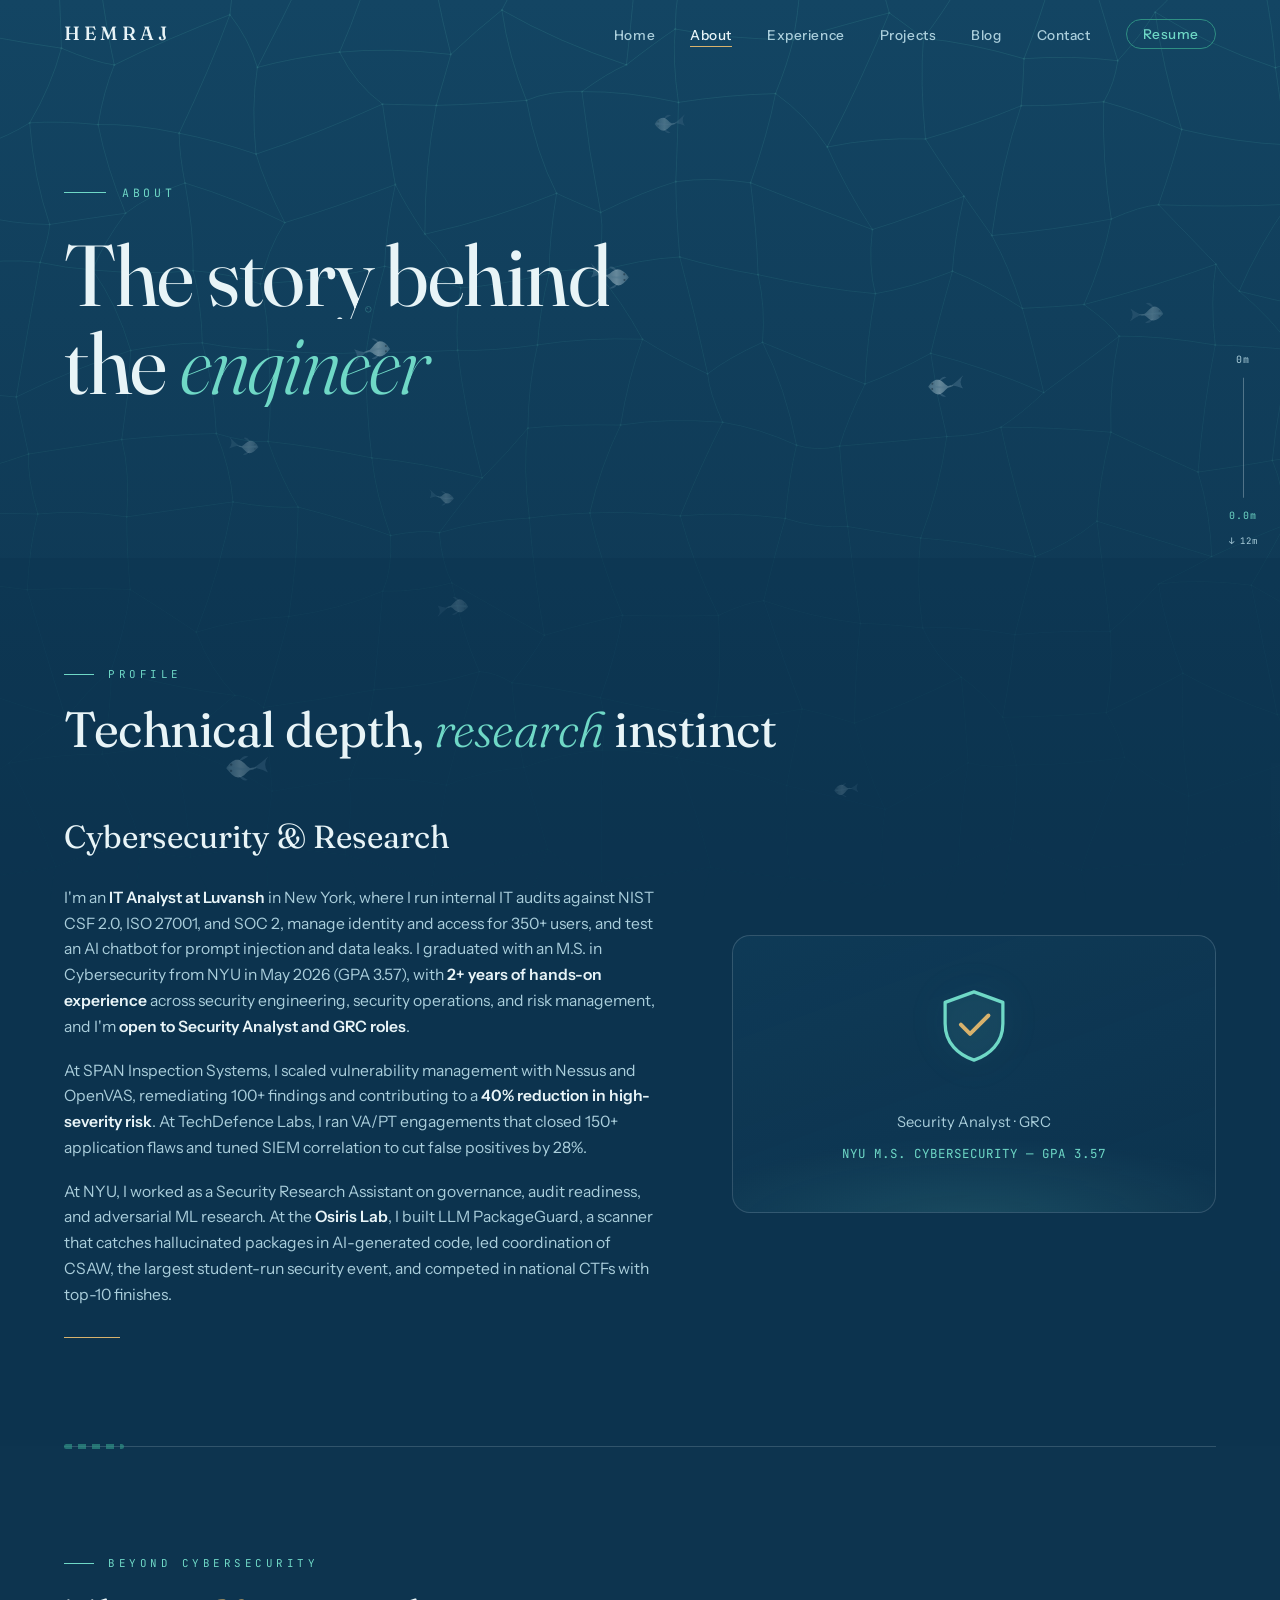
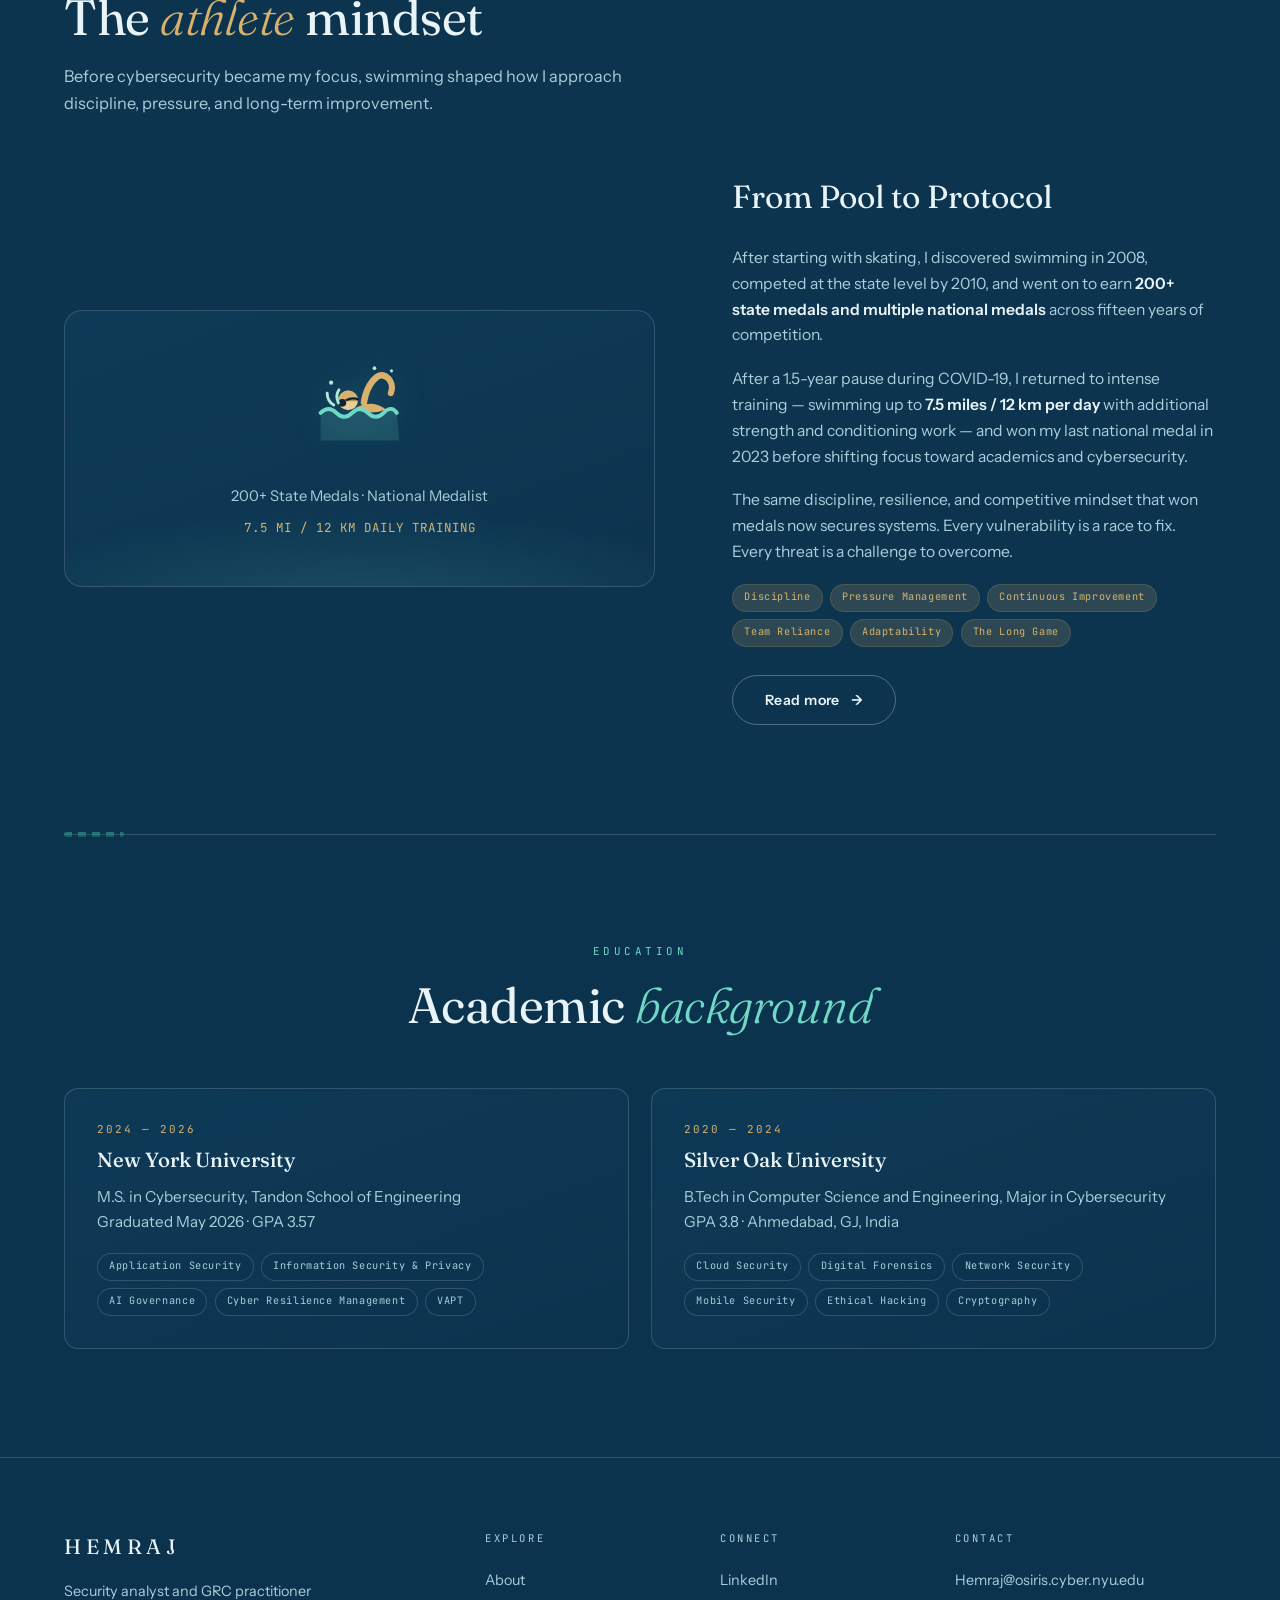
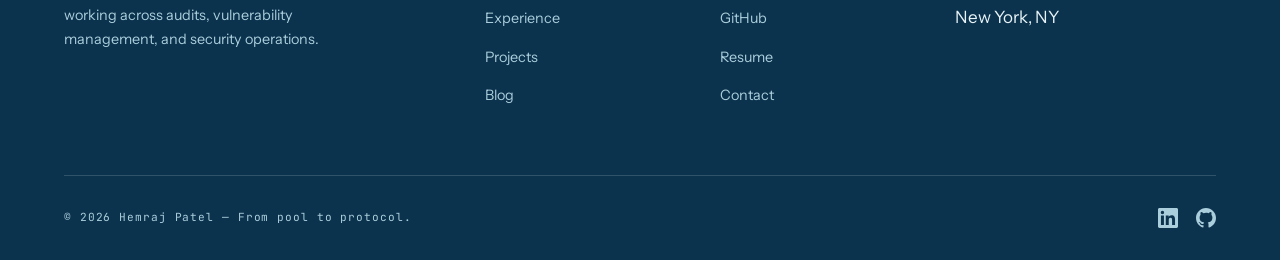
==== commit 8f8e74eb: "Match the site's headline to LinkedIn: Security Analyst & GRC - Page title, link-preview text and im" ====
--- a/about.html
+++ b/about.html
@@ -68,7 +68,7 @@
     <div class="split-layout">
       <div class="split-content reveal">
         <h3>Cybersecurity &amp; Research</h3>
-        <p>I'm an <strong>IT Analyst at Luvansh</strong> in New York, where I run internal IT audits against NIST CSF 2.0, ISO 27001, and SOC 2, manage identity and access for 350+ users, and test an AI chatbot for prompt injection and data leaks. I graduated with an M.S. in Cybersecurity from NYU in May 2026 (GPA 3.57), with <strong>2+ years of hands-on experience</strong> across security engineering, security operations, and risk management, and I'm <strong>open to Security Engineer, SOC Analyst, GRC, and IT Analyst roles</strong>.</p>
+        <p>I'm an <strong>IT Analyst at Luvansh</strong> in New York, where I run internal IT audits against NIST CSF 2.0, ISO 27001, and SOC 2, manage identity and access for 350+ users, and test an AI chatbot for prompt injection and data leaks. I graduated with an M.S. in Cybersecurity from NYU in May 2026 (GPA 3.57), with <strong>2+ years of hands-on experience</strong> across security engineering, security operations, and risk management, and I'm <strong>open to Security Analyst and GRC roles</strong>.</p>
         <p>At SPAN Inspection Systems, I scaled vulnerability management with Nessus and OpenVAS, remediating 100+ findings and contributing to a <strong>40% reduction in high-severity risk</strong>. At TechDefence Labs, I ran VA/PT engagements that closed 150+ application flaws and tuned SIEM correlation to cut false positives by 28%.</p>
         <p>At NYU, I worked as a Security Research Assistant on governance, audit readiness, and adversarial ML research. At the <strong>Osiris Lab</strong>, I built LLM PackageGuard, a scanner that catches hallucinated packages in AI-generated code, led coordination of CSAW, the largest student-run security event, and competed in national CTFs with top-10 finishes.</p>
         <div class="deco-line"></div>
@@ -80,7 +80,7 @@
             <path d="M22 31 L29 38 L43 24" stroke="#d8b26c" stroke-width="3" stroke-linecap="round" stroke-linejoin="round"/>
           </svg>
         </div>
-        <p>Security Engineer &middot; SOC Analyst &middot; GRC</p>
+        <p>Security Analyst &middot; GRC</p>
         <p class="highlight">NYU M.S. CYBERSECURITY — GPA 3.57</p>
       </div>
     </div>
@@ -180,7 +180,7 @@
     <div class="footer-content">
       <div>
         <div class="footer-brand">HEMRAJ</div>
-        <p class="footer-desc">Security engineer working across vulnerability management, security operations, and governance, risk &amp; compliance.</p>
+        <p class="footer-desc">Security analyst and GRC practitioner working across audits, vulnerability management, and security operations.</p>
       </div>
       <div>
         <div class="footer-heading">Explore</div>
--- a/css/style.css
+++ b/css/style.css
@@ -1018,7 +1018,6 @@
 .card[data-modal]:not(:has(.card-more)):focus-visible::after {
   opacity: 1; transform: translateX(-3px);
 }
-.blog-card[data-modal] .blog-card-link { pointer-events: none; } /* the card itself opens the pop-up */
 
 /* Blog cover images — shown on the card and again inside the pop-up */
 .blog-card-media {
--- a/css/ui.css
+++ b/css/ui.css
@@ -0,0 +1,395 @@
+/* ============================================================
+   UI ADDITIONS — refined cursor + detail modals
+   Load AFTER css/style.css on every page:
+   <link rel="stylesheet" href="css/ui.css">
+   ============================================================ */
+
+:root {
+  --ui-accent: var(--accent, var(--aqua, #6fd8c6));
+  --ui-gold: var(--gold, #e8c07d);
+  --ui-surface: var(--surface, #0d1518);
+  --ui-border: rgba(111, 216, 198, 0.18);
+}
+
+/* ---------- CURSOR (air bubble + droplet trail) ----------
+   A single translucent bubble with a light-refraction highlight,
+   trailed by sinking droplets drawn on a canvas. Native cursor is
+   hidden on fine pointers; text fields keep the native caret. */
+.custom-cursor-on,
+.custom-cursor-on a,
+.custom-cursor-on button,
+.custom-cursor-on label,
+.custom-cursor-on .card,
+.custom-cursor-on .btn,
+.custom-cursor-on .tag,
+.custom-cursor-on .skill-item,
+.custom-cursor-on .blog-card,
+.custom-cursor-on .stat-item,
+.custom-cursor-on [data-modal] {
+  cursor: none;
+}
+.custom-cursor-on input,
+.custom-cursor-on textarea,
+.custom-cursor-on select {
+  cursor: text;
+}
+
+#cursor-trail-canvas {
+  position: fixed;
+  inset: 0;
+  z-index: 99998;
+  pointer-events: none;
+}
+
+.cursor-bubble {
+  position: fixed;
+  top: 0;
+  left: 0;
+  width: 22px;
+  height: 22px;
+  z-index: 99999;
+  pointer-events: none;
+  transform: translate(-50%, -50%);
+  border-radius: 50%;
+  border: 1px solid rgba(111, 216, 198, 0.65);
+  /* the specular glint that makes it read as an air bubble */
+  background:
+    radial-gradient(circle at 33% 28%, rgba(255, 255, 255, 0.75) 0%, rgba(255, 255, 255, 0.18) 28%, transparent 44%),
+    radial-gradient(circle at 68% 74%, rgba(111, 216, 198, 0.18) 0%, transparent 55%);
+  box-shadow:
+    inset 0 -3px 6px rgba(111, 216, 198, 0.18),
+    0 0 14px rgba(111, 216, 198, 0.18);
+  will-change: transform, left, top;
+  transition: width 0.3s cubic-bezier(0.33, 1, 0.68, 1),
+    height 0.3s cubic-bezier(0.33, 1, 0.68, 1),
+    border-color 0.3s ease, box-shadow 0.3s ease, opacity 0.25s ease;
+}
+
+/* Hovering something interactive: the bubble swells and catches gold light */
+.cursor-hover .cursor-bubble {
+  width: 34px;
+  height: 34px;
+  border-color: rgba(232, 192, 125, 0.85);
+  box-shadow:
+    inset 0 -4px 8px rgba(232, 192, 125, 0.22),
+    0 0 18px rgba(232, 192, 125, 0.28);
+}
+
+/* Pressing: the bubble compresses, like squeezing air */
+.cursor-down .cursor-bubble {
+  width: 15px;
+  height: 15px;
+  border-color: rgba(111, 216, 198, 0.9);
+}
+
+/* Over text fields: get out of the way.
+   !important so it wins over the JS-managed inline opacity. */
+.cursor-typing .cursor-bubble {
+  opacity: 0 !important;
+}
+
+/* ---------- CLICKABLE-CARD AFFORDANCE ---------- */
+[data-modal] {
+  cursor: pointer;
+}
+.card-more {
+  display: inline-flex;
+  align-items: center;
+  gap: 0.4rem;
+  margin-top: 1.1rem;
+  font-size: 0.78rem;
+  font-weight: 600;
+  letter-spacing: 0.08em;
+  text-transform: uppercase;
+  color: var(--ui-accent);
+  opacity: 0.75;
+  transition: opacity 0.25s ease, transform 0.25s ease;
+}
+[data-modal]:hover .card-more {
+  opacity: 1;
+  transform: translateX(4px);
+}
+
+/* ---------- DETAIL MODAL ---------- */
+.modal-backdrop {
+  position: fixed;
+  inset: 0;
+  z-index: 9000;
+  display: flex;
+  align-items: center;
+  justify-content: center;
+  padding: 1.5rem;
+  background: rgba(4, 10, 12, 0.72);
+  backdrop-filter: blur(8px);
+  -webkit-backdrop-filter: blur(8px);
+  opacity: 0;
+  visibility: hidden;
+  transition: opacity 0.3s ease, visibility 0.3s ease;
+}
+.modal-backdrop.open {
+  opacity: 1;
+  visibility: visible;
+}
+
+.modal-panel {
+  position: relative;
+  width: min(760px, 100%);
+  max-height: min(84vh, 900px);
+  overflow-y: auto;
+  overscroll-behavior: contain;
+  background: linear-gradient(180deg, rgba(17, 28, 32, 0.98), rgba(9, 15, 18, 0.98));
+  border: 1px solid var(--ui-border);
+  border-radius: 18px;
+  padding: 2.6rem 2.6rem 2.2rem;
+  box-shadow: 0 30px 80px rgba(0, 0, 0, 0.6),
+    0 0 0 1px rgba(111, 216, 198, 0.05) inset;
+  transform: translateY(22px) scale(0.97);
+  opacity: 0;
+  transition: transform 0.35s cubic-bezier(0.33, 1, 0.68, 1), opacity 0.3s ease;
+}
+.modal-backdrop.open .modal-panel {
+  transform: translateY(0) scale(1);
+  opacity: 1;
+}
+
+/* slim custom scrollbar inside the panel */
+.modal-panel::-webkit-scrollbar {
+  width: 8px;
+}
+.modal-panel::-webkit-scrollbar-thumb {
+  background: rgba(111, 216, 198, 0.25);
+  border-radius: 4px;
+}
+
+.modal-close {
+  position: absolute;
+  top: 1.1rem;
+  right: 1.1rem;
+  width: 38px;
+  height: 38px;
+  display: flex;
+  align-items: center;
+  justify-content: center;
+  border: 1px solid var(--ui-border);
+  border-radius: 50%;
+  background: transparent;
+  color: rgba(230, 245, 242, 0.75);
+  font-size: 1rem;
+  line-height: 1;
+  transition: border-color 0.25s ease, color 0.25s ease, transform 0.25s ease;
+}
+.modal-close:hover {
+  border-color: var(--ui-accent);
+  color: var(--ui-accent);
+  transform: rotate(90deg);
+}
+.modal-close:focus-visible {
+  outline: 2px solid var(--ui-accent);
+  outline-offset: 2px;
+}
+
+/* Copy link: left of the close button; the note confirms the copy */
+.modal-share {
+  position: absolute;
+  top: 1.1rem;
+  right: calc(1.1rem + 38px + 0.5rem);
+  width: 38px;
+  height: 38px;
+  display: flex;
+  align-items: center;
+  justify-content: center;
+  border: 1px solid var(--ui-border);
+  border-radius: 50%;
+  background: transparent;
+  color: rgba(230, 245, 242, 0.75);
+  transition: border-color 0.25s ease, color 0.25s ease;
+}
+.modal-share svg {
+  width: 16px;
+  height: 16px;
+}
+.modal-share:hover {
+  border-color: var(--ui-accent);
+  color: var(--ui-accent);
+}
+.modal-share:focus-visible {
+  outline: 2px solid var(--ui-accent);
+  outline-offset: 2px;
+}
+.modal-share-note {
+  position: absolute;
+  top: calc(1.1rem + 5px);
+  right: calc(1.1rem + 76px + 1.1rem);
+  padding: 0.3rem 0.8rem;
+  border: 1px solid var(--ui-accent);
+  border-radius: 999px;
+  background: rgba(13, 22, 25, 0.98);
+  color: var(--ui-accent);
+  font-size: 0.72rem;
+  font-weight: 600;
+  letter-spacing: 0.08em;
+  text-transform: uppercase;
+  white-space: nowrap;
+  opacity: 0;
+  transform: translateX(6px);
+  transition: opacity 0.25s ease, transform 0.25s ease;
+  pointer-events: none;
+}
+.modal-share-note.show {
+  opacity: 1;
+  transform: translateX(0);
+}
+
+.modal-kicker {
+  font-size: 0.72rem;
+  font-weight: 700;
+  letter-spacing: 0.18em;
+  text-transform: uppercase;
+  color: var(--ui-accent);
+  margin-bottom: 0.7rem;
+  padding-right: 5.5rem; /* clear of the share + close buttons */
+}
+.modal-kicker.gold {
+  color: var(--ui-gold);
+}
+
+.modal-title {
+  font-size: clamp(1.5rem, 3.4vw, 2.1rem);
+  line-height: 1.15;
+  margin: 0 0 0.4rem;
+  color: #eef8f5;
+}
+
+.modal-sub {
+  font-size: 0.92rem;
+  color: rgba(220, 238, 234, 0.55);
+  margin-bottom: 1.6rem;
+}
+
+/* cover image inside the pop-up (blogs, projects, …) */
+.modal-media {
+  margin: 0 0 1.5rem;
+  border-radius: 12px;
+  overflow: hidden;
+  border: 1px solid var(--ui-border);
+}
+.modal-media img {
+  width: 100%;
+  display: block;
+}
+
+/* inline figures inside write-ups, with optional captions */
+.modal-fig {
+  margin: 1.1rem 0 1.3rem;
+}
+.modal-fig img {
+  width: 100%;
+  display: block;
+  border-radius: 10px;
+  border: 1px solid var(--ui-border);
+}
+.modal-fig figcaption {
+  font-size: 0.78rem;
+  color: rgba(220, 238, 234, 0.5);
+  margin-top: 0.5rem;
+  text-align: center;
+}
+
+.modal-body h4 {
+  font-size: 0.8rem;
+  font-weight: 700;
+  letter-spacing: 0.14em;
+  text-transform: uppercase;
+  color: var(--ui-gold);
+  margin: 1.7rem 0 0.6rem;
+}
+.modal-body p {
+  font-size: 0.97rem;
+  line-height: 1.75;
+  color: rgba(224, 240, 236, 0.82);
+  margin: 0 0 0.9rem;
+}
+.modal-body ul {
+  margin: 0 0 0.9rem;
+  padding-left: 1.15rem;
+}
+.modal-body li {
+  font-size: 0.95rem;
+  line-height: 1.7;
+  color: rgba(224, 240, 236, 0.8);
+  margin-bottom: 0.45rem;
+}
+.modal-body li::marker {
+  color: var(--ui-accent);
+}
+.modal-body strong {
+  color: #eaf7f4;
+}
+
+.modal-tags {
+  display: flex;
+  flex-wrap: wrap;
+  gap: 0.5rem;
+  margin-top: 1.6rem;
+  padding-top: 1.4rem;
+  border-top: 1px solid rgba(111, 216, 198, 0.12);
+}
+.modal-tags .tag {
+  font-size: 0.72rem;
+  padding: 0.32rem 0.75rem;
+  border: 1px solid var(--ui-border);
+  border-radius: 999px;
+  color: rgba(220, 240, 236, 0.8);
+}
+
+.modal-links {
+  display: flex;
+  flex-wrap: wrap;
+  gap: 0.8rem;
+  margin-top: 1.5rem;
+}
+.modal-links a {
+  display: inline-flex;
+  align-items: center;
+  gap: 0.45rem;
+  font-size: 0.85rem;
+  font-weight: 600;
+  padding: 0.6rem 1.15rem;
+  border-radius: 999px;
+  border: 1px solid var(--ui-accent);
+  color: var(--ui-accent);
+  text-decoration: none;
+  transition: background-color 0.25s ease, color 0.25s ease;
+}
+.modal-links a:hover {
+  background: var(--ui-accent);
+  color: #06110f;
+}
+
+body.modal-open {
+  overflow: hidden;
+}
+
+@media (max-width: 600px) {
+  .modal-backdrop {
+    padding: 0.9rem;
+    align-items: flex-end;
+  }
+  .modal-panel {
+    padding: 2rem 1.4rem 1.6rem;
+    max-height: 88vh;
+    border-radius: 16px 16px 0 0;
+  }
+}
+
+@media (prefers-reduced-motion: reduce) {
+  .modal-backdrop,
+  .modal-panel,
+  .cursor-dot,
+  .cursor-ring,
+  .modal-close,
+  .modal-share,
+  .modal-share-note {
+    transition: none;
+  }
+}
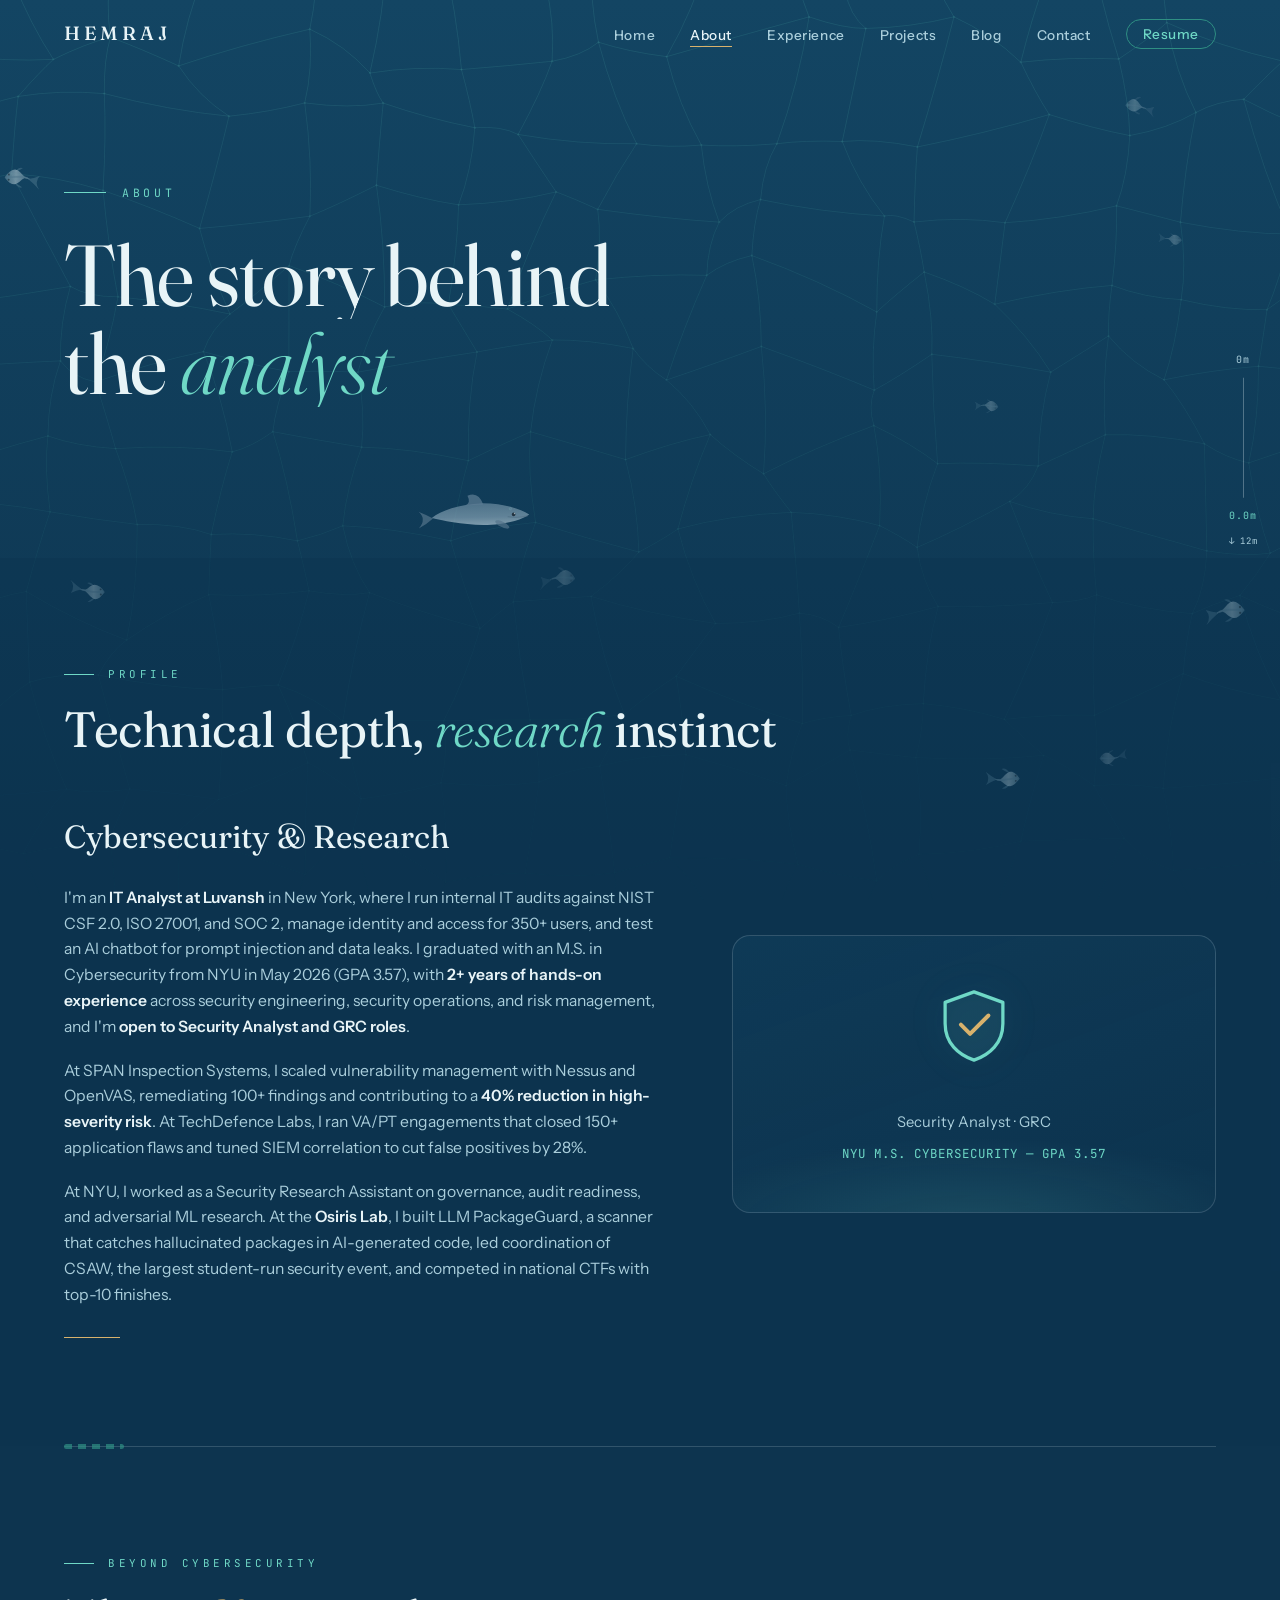
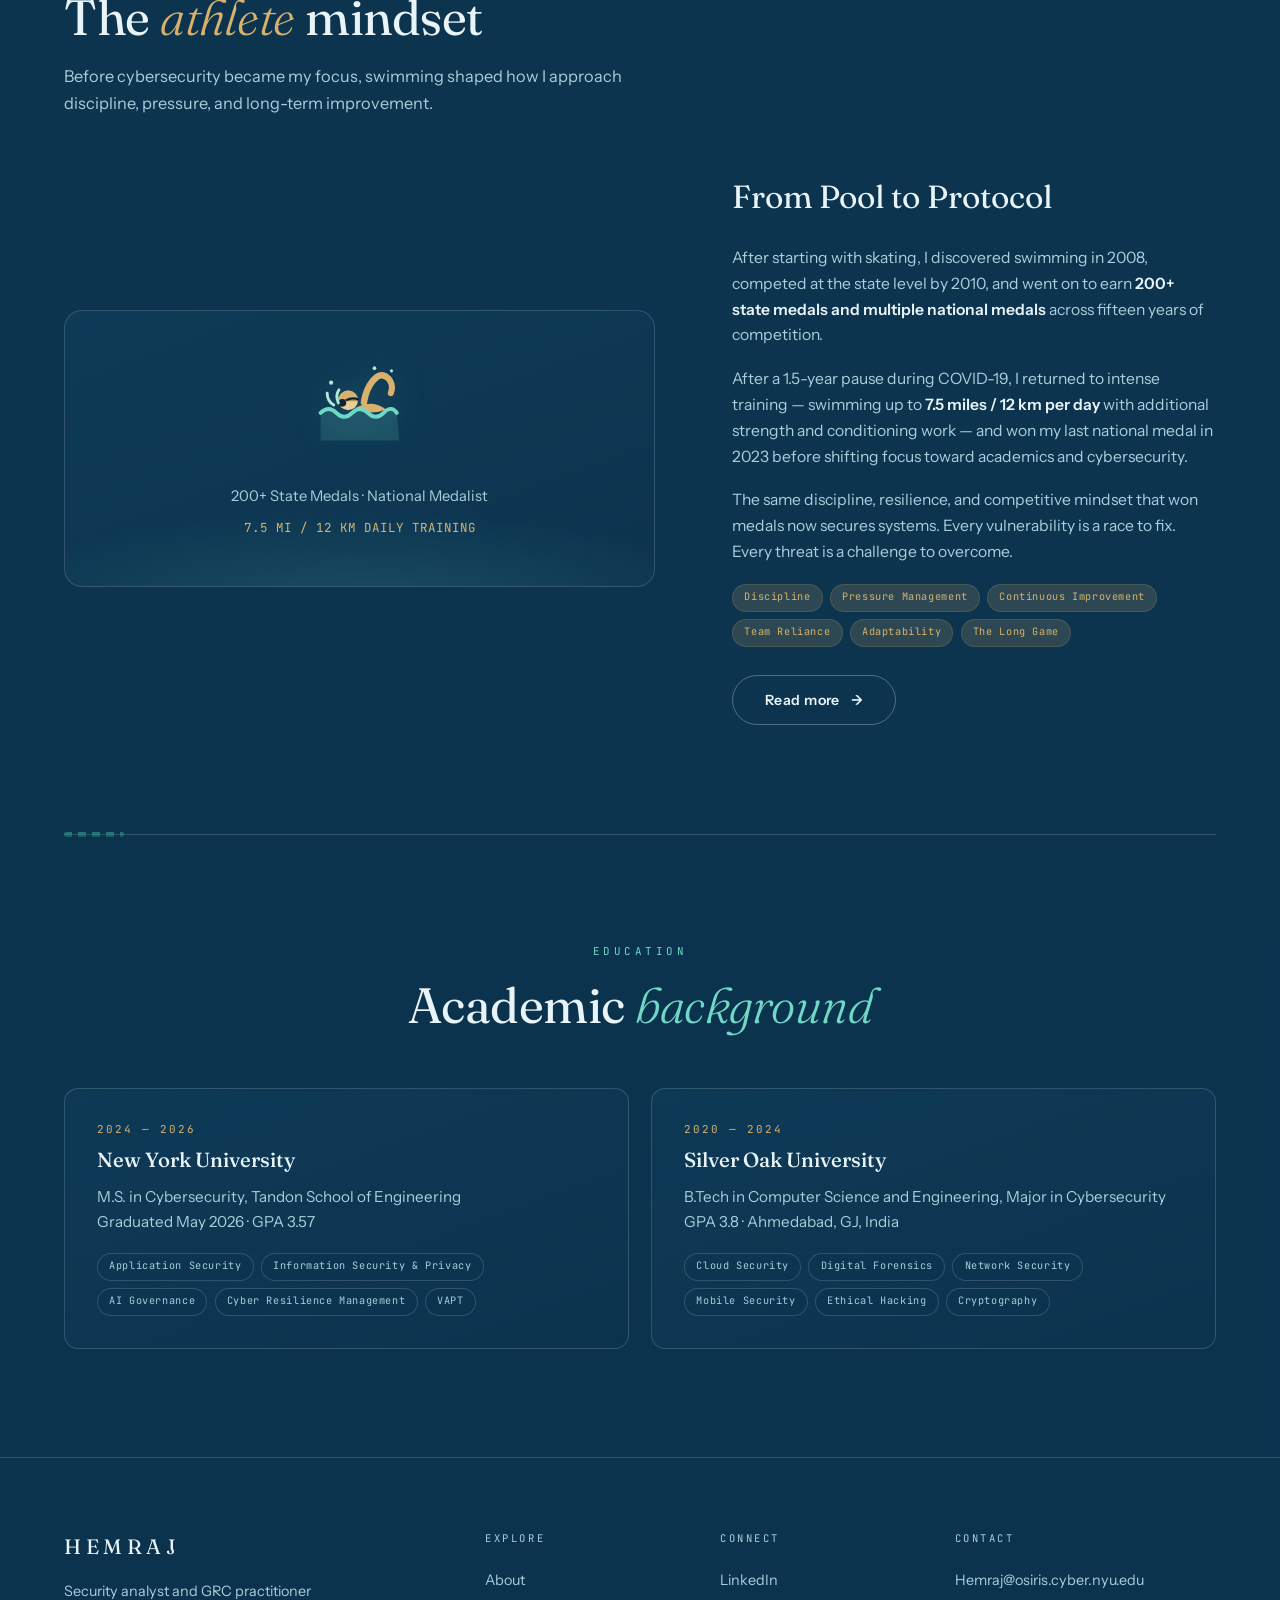
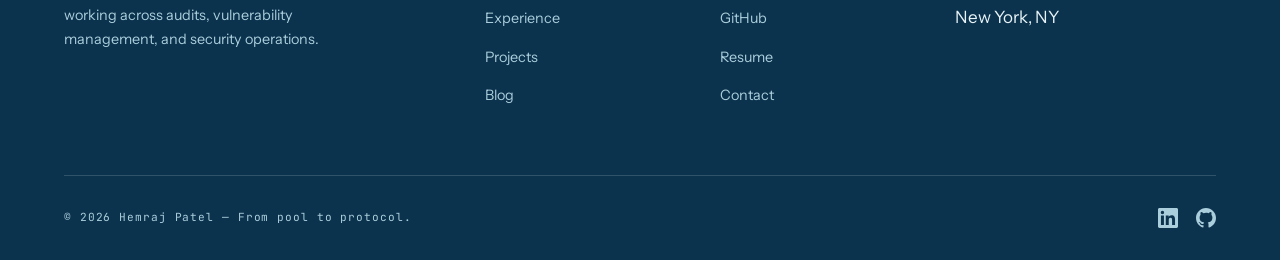
==== commit d29dd599: "Correct NYU admin dates and drop leftover "engineer" positioning - Graduate Administrative Assistant" ====
--- a/about.html
+++ b/about.html
@@ -4,11 +4,11 @@
   <meta charset="UTF-8">
   <meta name="viewport" content="width=device-width, initial-scale=1.0">
   <title>About — Hemraj Patel</title>
-  <meta name="description" content="Learn about Hemraj Patel's journey from competitive swimming to cybersecurity engineering.">
+  <meta name="description" content="Learn about Hemraj Patel's journey from competitive swimming to security analysis and GRC.">
   <meta name="theme-color" content="#134563">
   <link rel="canonical" href="https://hemrajpatel.me/about">
   <meta property="og:title" content="About — Hemraj Patel">
-  <meta property="og:description" content="Learn about Hemraj Patel's journey from competitive swimming to cybersecurity engineering.">
+  <meta property="og:description" content="Learn about Hemraj Patel's journey from competitive swimming to security analysis and GRC.">
   <meta property="og:type" content="website">
   <meta property="og:site_name" content="Hemraj Patel">
   <meta property="og:url" content="https://hemrajpatel.me/about">
@@ -18,7 +18,7 @@
   <meta property="og:image:alt" content="Hemraj Patel — secures what matters.">
   <meta name="twitter:card" content="summary_large_image">
   <meta name="twitter:title" content="About — Hemraj Patel">
-  <meta name="twitter:description" content="Learn about Hemraj Patel's journey from competitive swimming to cybersecurity engineering.">
+  <meta name="twitter:description" content="Learn about Hemraj Patel's journey from competitive swimming to security analysis and GRC.">
   <meta name="twitter:image" content="https://hemrajpatel.me/media/og-image.png">
   <link rel="icon" href="data:image/svg+xml,%3Csvg xmlns='http://www.w3.org/2000/svg' viewBox='0 0 64 64'%3E%3Crect width='64' height='64' rx='14' fill='%23081521'/%3E%3Cpath d='M32 8 L52 15 V30 C52 44 43 52 32 56 C21 52 12 44 12 30 V15 Z' fill='none' stroke='%236fd8c6' stroke-width='3.5' stroke-linejoin='round'/%3E%3Cpath d='M23 31 L29 37 L42 24' fill='none' stroke='%23d8b26c' stroke-width='4' stroke-linecap='round' stroke-linejoin='round'/%3E%3C/svg%3E">
   <link rel="stylesheet" href="css/style.css">
@@ -55,7 +55,7 @@
       <div class="hero-label">About</div>
       <h1 class="hero-title">
         <span class="line"><span>The story behind</span></span>
-        <span class="line"><span>the <em class="accent">engineer</em></span></span>
+        <span class="line"><span>the <em class="accent">analyst</em></span></span>
       </h1>
     </div>
   </header>
